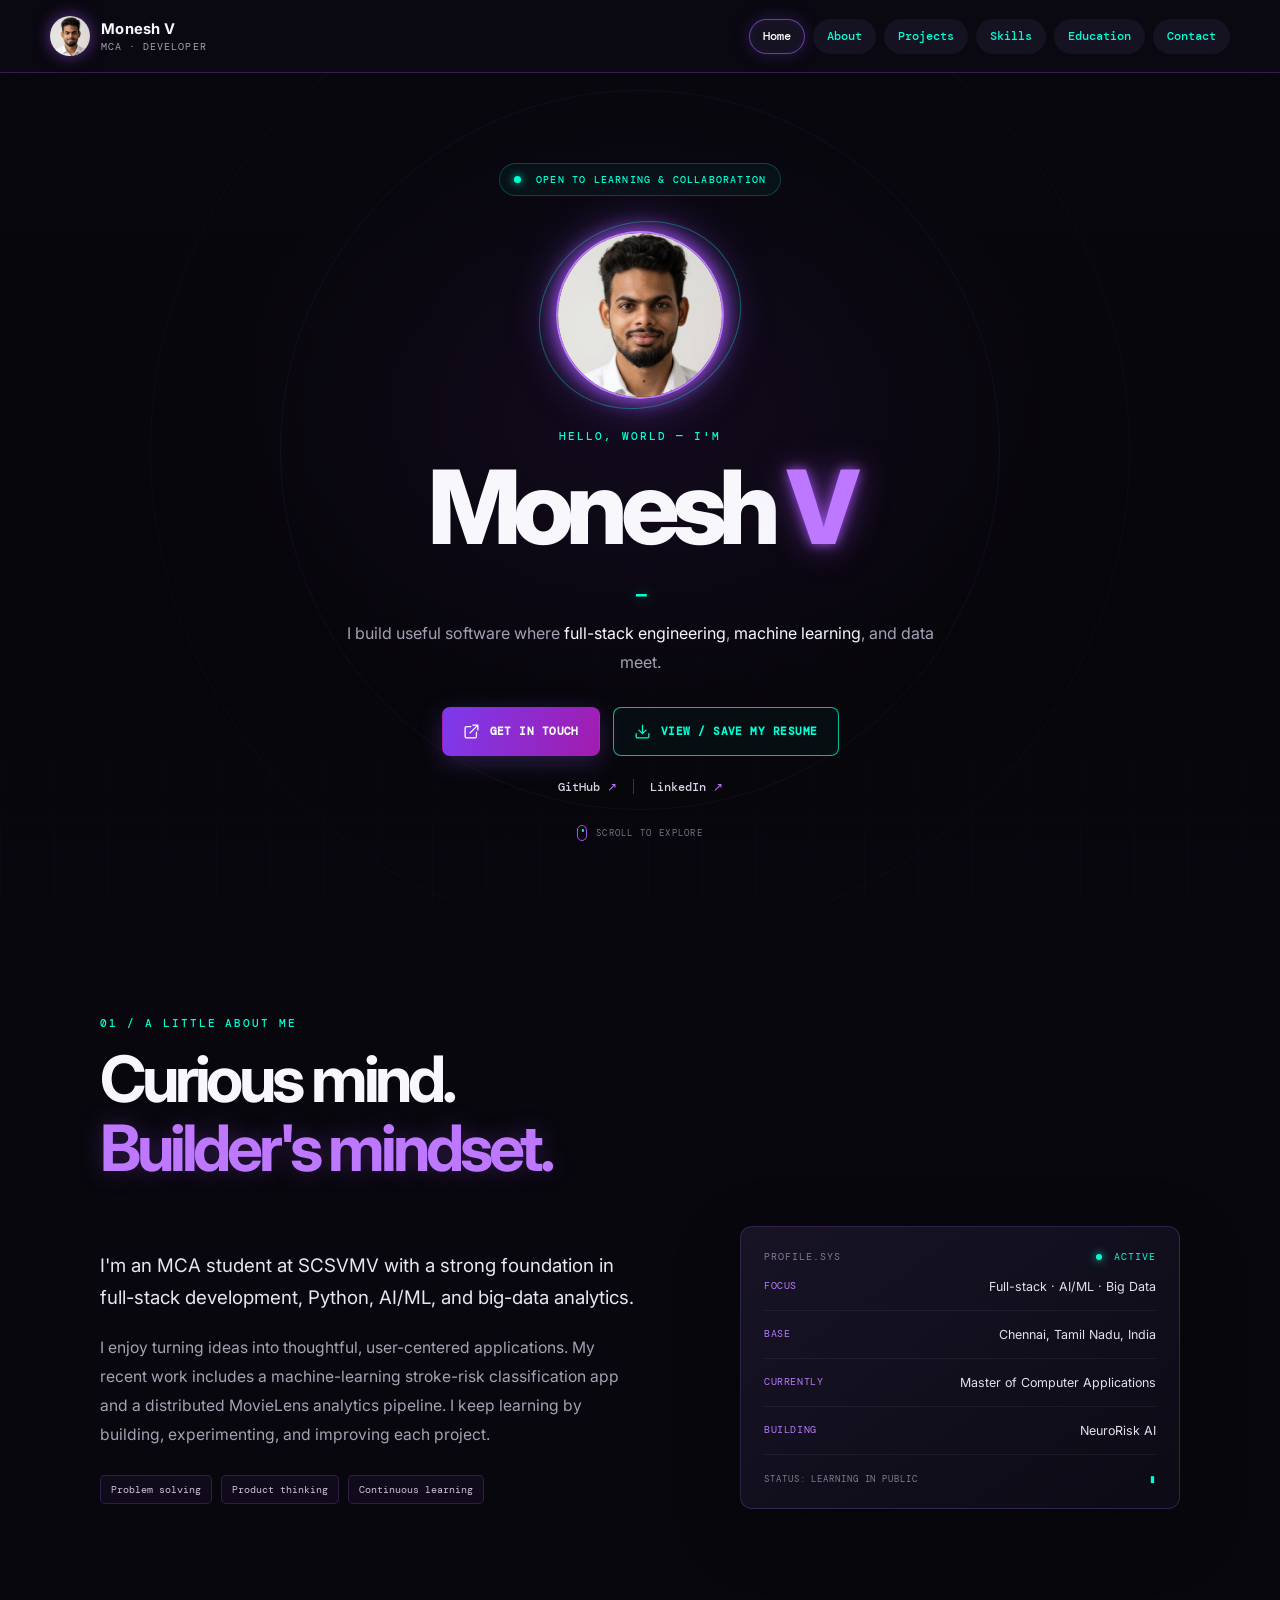
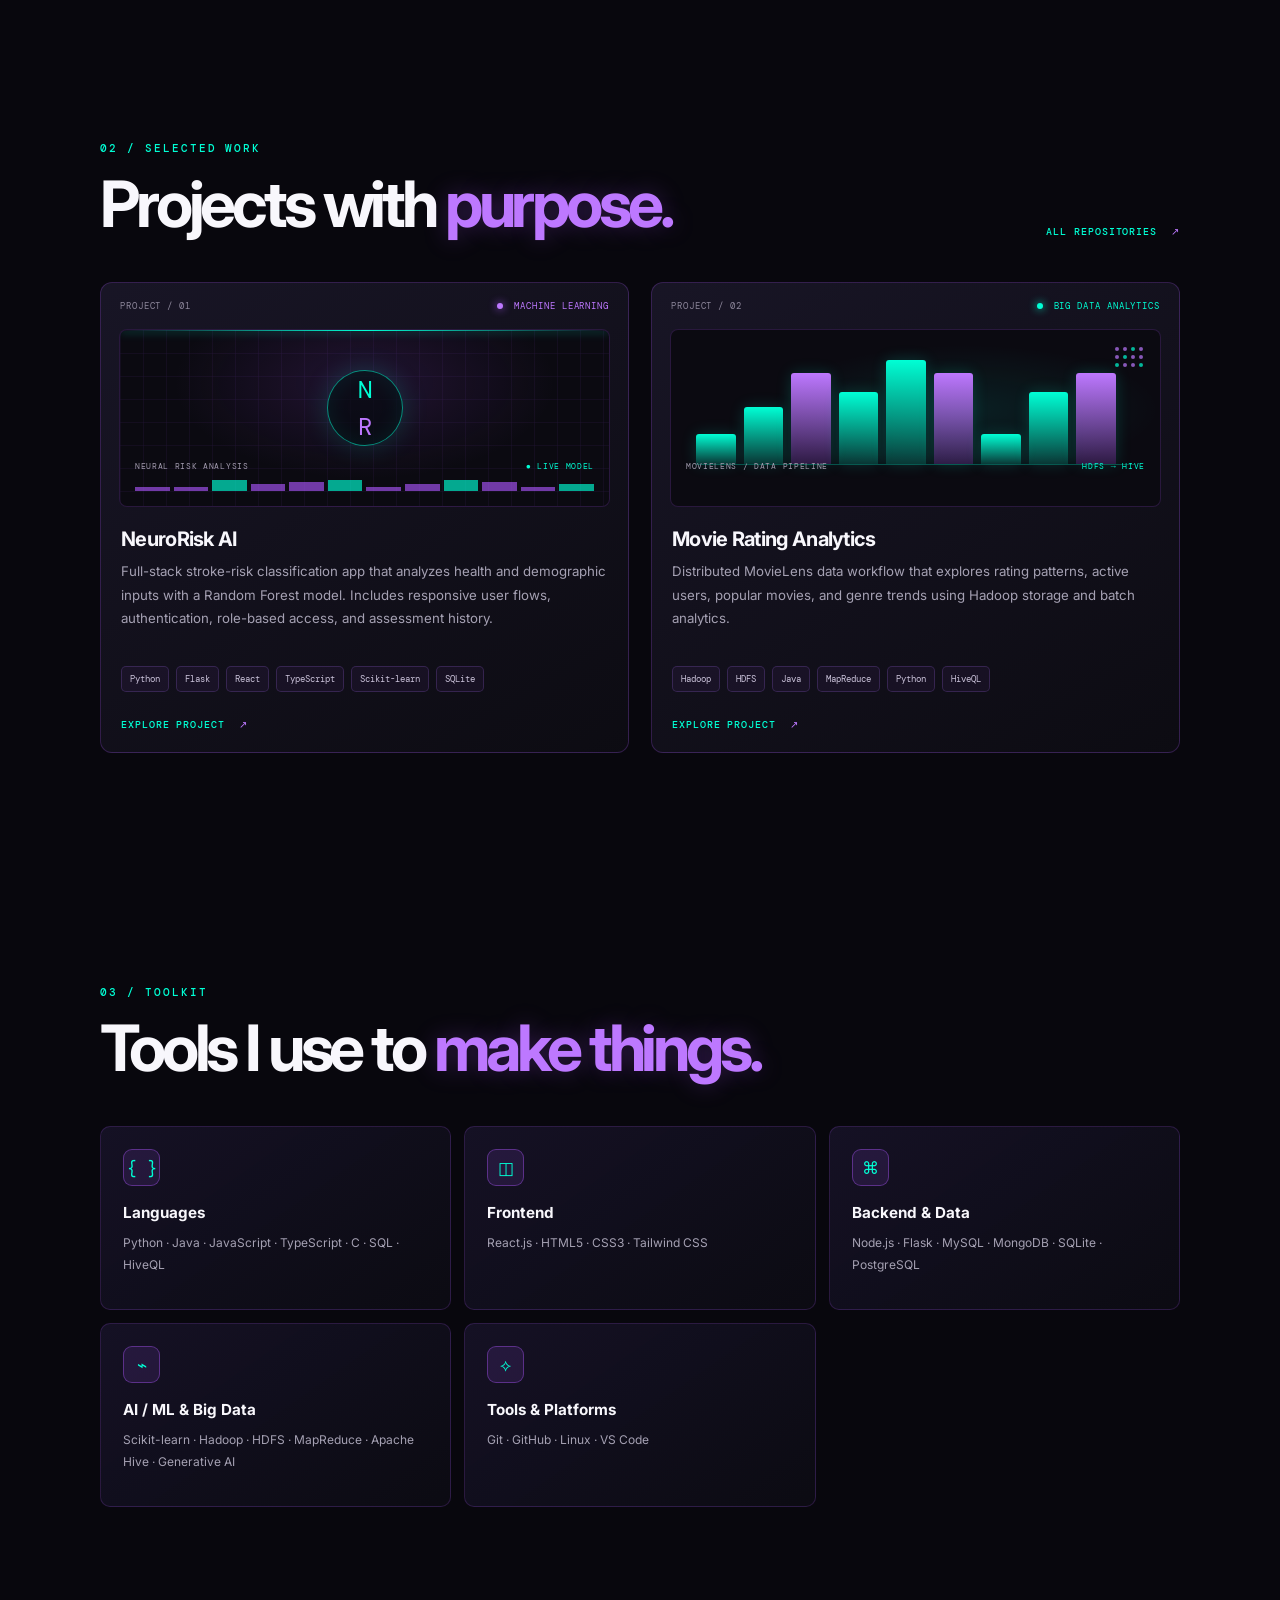
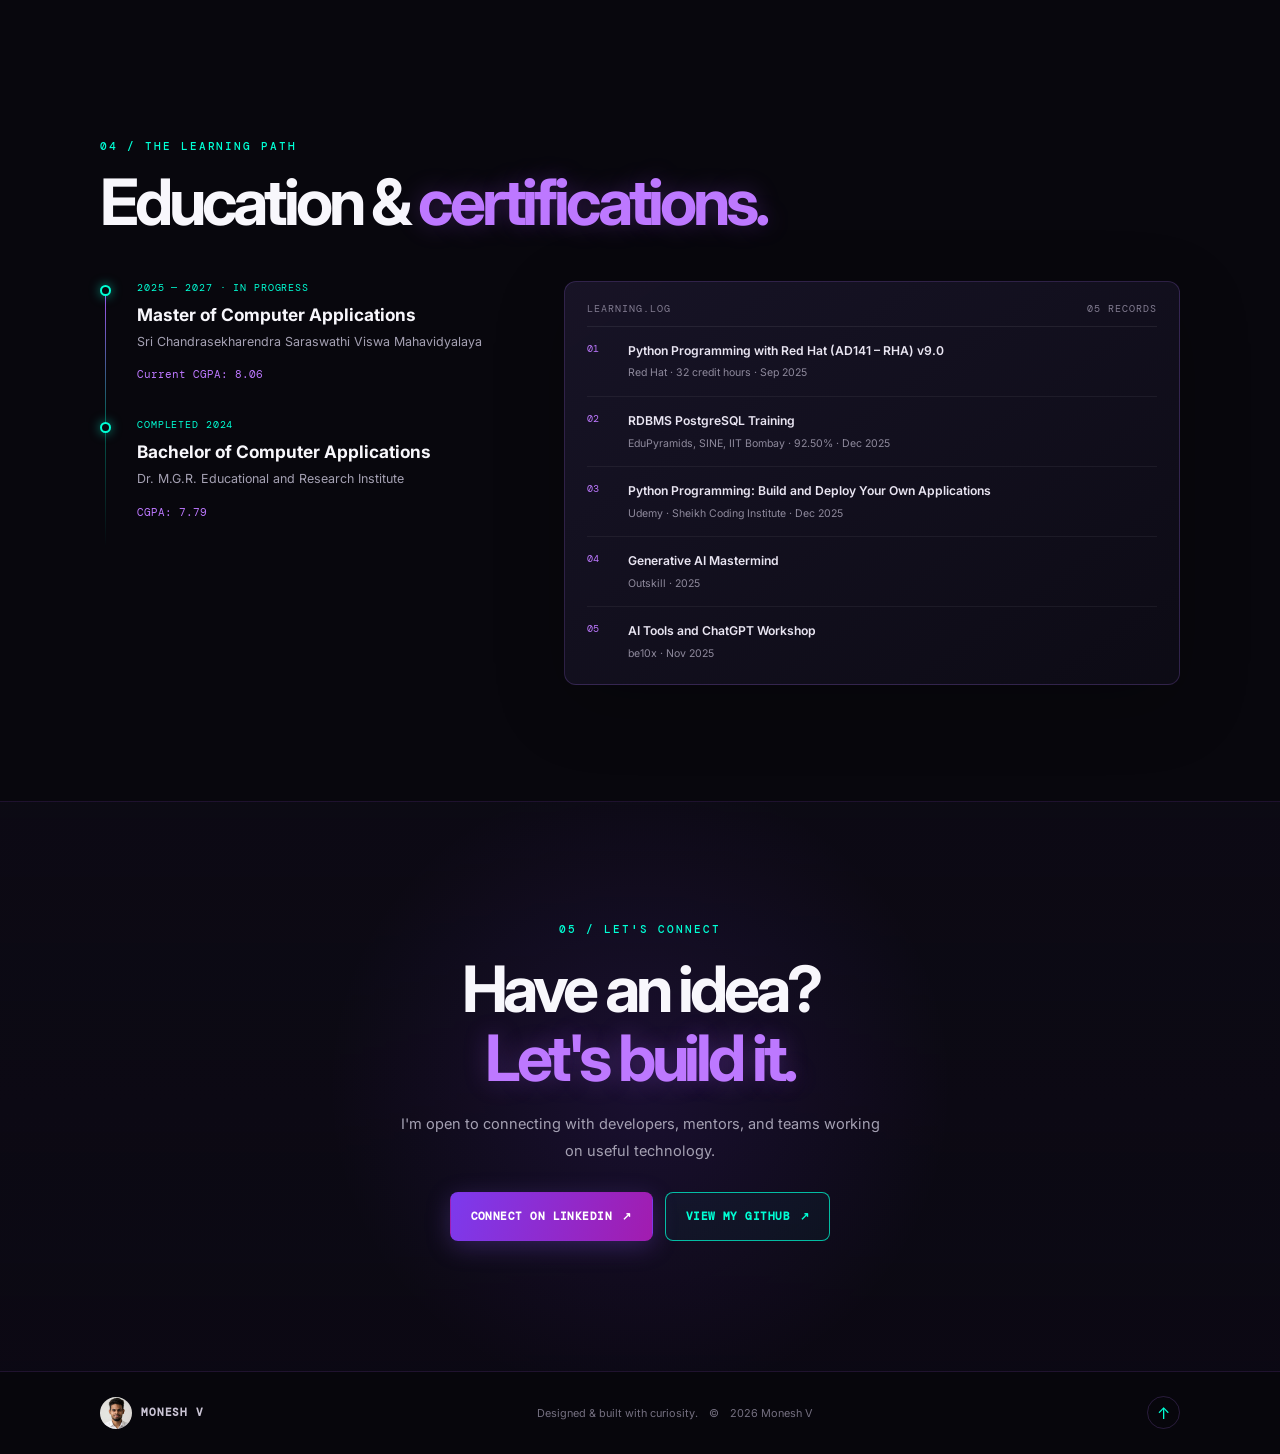
==== index.html @ 3233660f "Improve profile photo alignment Reframe the hero portrait inside a dedicated circular crop for a lar" ====
<!doctype html>
<html lang="en">
  <head>
    <meta charset="utf-8" />
    <meta name="viewport" content="width=device-width, initial-scale=1" />
    <meta name="theme-color" content="#08070d" />
    <meta name="description" content="Monesh V is an MCA student building full-stack applications, machine-learning projects, and big-data analytics solutions." />
    <meta property="og:title" content="Monesh V — MCA Student & Developer" />
    <meta property="og:description" content="Explore Monesh's projects in full-stack development, AI/ML, and big-data analytics." />
    <meta property="og:type" content="website" />
    <title>Monesh V — MCA Student & Developer</title>
    <link rel="icon" type="image/jpeg" href="profile-photo.jpeg" />
    <link rel="preconnect" href="https://fonts.googleapis.com" />
    <link rel="preconnect" href="https://fonts.gstatic.com" crossorigin />
    <link href="https://fonts.googleapis.com/css2?family=DM+Mono:wght@400;500&family=Inter:wght@400;500;600;700;800&display=swap" rel="stylesheet" />
    <link rel="stylesheet" href="style.css" />
    <script src="script.js" defer></script>
  </head>
  <body>
    <a class="skip-link" href="#main">Skip to content</a>
    <canvas class="particle-canvas" aria-hidden="true"></canvas>

    <header class="site-header">
      <nav class="nav-shell" aria-label="Main navigation">
        <a class="brand" href="#home" aria-label="Monesh V home">
          <img class="brand-avatar" src="profile-photo.jpeg" alt="" width="40" height="40" />
          <span class="brand-copy"><strong>Monesh V</strong><small>MCA · Developer</small></span>
        </a>
        <button class="menu-toggle" type="button" aria-expanded="false" aria-controls="primary-nav" aria-label="Open navigation menu">
          <span></span><span></span><span></span>
        </button>
        <div class="nav-links" id="primary-nav">
          <a class="nav-link is-active" href="#home">Home</a>
          <a class="nav-link" href="#about">About</a>
          <a class="nav-link" href="#projects">Projects</a>
          <a class="nav-link" href="#skills">Skills</a>
          <a class="nav-link" href="#education">Education</a>
          <a class="nav-link" href="#contact">Contact</a>
        </div>
      </nav>
    </header>

    <main id="main">
      <section class="hero section-anchor" id="home" aria-labelledby="hero-title">
        <div class="hero-orbit hero-orbit-one" aria-hidden="true"></div>
        <div class="hero-orbit hero-orbit-two" aria-hidden="true"></div>
        <div class="hero-content">
          <div class="availability"><span class="status-dot"></span> OPEN TO LEARNING & COLLABORATION</div>
          <div class="avatar-wrap reveal">
            <div class="avatar-photo-frame">
              <img class="hero-avatar" src="profile-photo.jpeg" alt="Portrait of Monesh V" width="168" height="168" fetchpriority="high" />
            </div>
            <span class="avatar-ring" aria-hidden="true"></span>
          </div>
          <p class="eyebrow reveal">HELLO, WORLD — I'M</p>
          <h1 class="hero-title reveal" id="hero-title">Monesh <span>V</span></h1>
          <p class="hero-role reveal"><span id="role-text">MCA Student</span><span class="type-caret" aria-hidden="true">_</span></p>
          <p class="hero-description reveal">I build useful software where <span>full-stack engineering</span>, <span>machine learning</span>, and data meet.</p>
          <div class="hero-actions reveal">
            <a class="button button-primary" href="#contact">
              <svg aria-hidden="true" viewBox="0 0 24 24"><path d="M14 3h7v7M10 14 21 3M19 13v6a2 2 0 0 1-2 2H5a2 2 0 0 1-2-2V7a2 2 0 0 1 2-2h6" /></svg>
              GET IN TOUCH
            </a>
            <a class="button button-secondary" href="resume.html" target="_blank" rel="noopener">
              <svg aria-hidden="true" viewBox="0 0 24 24"><path d="M21 15v4a2 2 0 0 1-2 2H5a2 2 0 0 1-2-2v-4M7 10l5 5 5-5M12 15V3" /></svg>
              VIEW / SAVE MY RESUME
            </a>
          </div>
          <div class="hero-socials reveal" aria-label="Social profiles">
            <a href="https://github.com/moneshram" target="_blank" rel="noopener noreferrer" aria-label="GitHub profile">GitHub <span>↗</span></a>
            <span class="social-divider" aria-hidden="true"></span>
            <a href="https://www.linkedin.com/in/monesh-v-5874381b1/" target="_blank" rel="noopener noreferrer" aria-label="LinkedIn profile">LinkedIn <span>↗</span></a>
          </div>
          <a class="scroll-cue" href="#about"><span aria-hidden="true"></span> SCROLL TO EXPLORE</a>
        </div>
        <div class="hero-grid" aria-hidden="true"></div>
      </section>

      <section class="section section-shell section-anchor" id="about" aria-labelledby="about-title">
        <div class="section-heading reveal"><p class="eyebrow">01 / A LITTLE ABOUT ME</p><h2 id="about-title">Curious mind.<br /><span>Builder's mindset.</span></h2></div>
        <div class="about-layout">
          <div class="about-copy reveal">
            <p class="lead">I'm an MCA student at SCSVMV with a strong foundation in full-stack development, Python, AI/ML, and big-data analytics.</p>
            <p>I enjoy turning ideas into thoughtful, user-centered applications. My recent work includes a machine-learning stroke-risk classification app and a distributed MovieLens analytics pipeline. I keep learning by building, experimenting, and improving each project.</p>
            <div class="about-tags"><span>Problem solving</span><span>Product thinking</span><span>Continuous learning</span></div>
          </div>
          <div class="about-panel reveal">
            <div class="panel-topline"><span>PROFILE.SYS</span><span class="panel-live"><i></i> ACTIVE</span></div>
            <div class="profile-row"><span class="profile-key">FOCUS</span><span>Full-stack · AI/ML · Big Data</span></div>
            <div class="profile-row"><span class="profile-key">BASE</span><span>Chennai, Tamil Nadu, India</span></div>
            <div class="profile-row"><span class="profile-key">CURRENTLY</span><span>Master of Computer Applications</span></div>
            <div class="profile-row"><span class="profile-key">BUILDING</span><span>NeuroRisk AI</span></div>
            <div class="panel-footer"><span>STATUS: LEARNING IN PUBLIC</span><span class="panel-cursor">▮</span></div>
          </div>
        </div>
      </section>

      <section class="section section-shell section-anchor" id="projects" aria-labelledby="projects-title">
        <div class="section-heading section-heading-row reveal"><div><p class="eyebrow">02 / SELECTED WORK</p><h2 id="projects-title">Projects with <span>purpose.</span></h2></div><a class="text-link" href="https://github.com/moneshram?tab=repositories" target="_blank" rel="noopener noreferrer">ALL REPOSITORIES <span>↗</span></a></div>
        <div class="project-grid">
          <article class="project-card project-card-featured reveal">
            <div class="project-top"><span class="project-index">PROJECT / 01</span><span class="project-status"><i></i> MACHINE LEARNING</span></div>
            <div class="project-visual visual-neuro" aria-hidden="true"><div class="scan-line"></div><div class="brain-mark">N<span>R</span></div><div class="visual-label">NEURAL RISK ANALYSIS <span>● LIVE MODEL</span></div><div class="visual-bars"><i></i><i></i><i></i><i></i><i></i><i></i><i></i><i></i><i></i><i></i><i></i><i></i></div></div>
            <div class="project-content"><h3>NeuroRisk AI</h3><p>Full-stack stroke-risk classification app that analyzes health and demographic inputs with a Random Forest model. Includes responsive user flows, authentication, role-based access, and assessment history.</p><div class="tech-list"><span>Python</span><span>Flask</span><span>React</span><span>TypeScript</span><span>Scikit-learn</span><span>SQLite</span></div><a class="project-link" href="https://github.com/moneshram/NeuroRisk-AI" target="_blank" rel="noopener noreferrer">EXPLORE PROJECT <span>↗</span></a></div>
          </article>
          <article class="project-card reveal">
            <div class="project-top"><span class="project-index">PROJECT / 02</span><span class="project-status status-cyan"><i></i> BIG DATA ANALYTICS</span></div>
            <div class="project-visual visual-movie" aria-hidden="true"><div class="movie-bars"><i></i><i></i><i></i><i></i><i></i><i></i><i></i><i></i><i></i></div><div class="visual-label">MOVIELENS / DATA PIPELINE <span>HDFS → HIVE</span></div><div class="movie-dots"><i></i><i></i><i></i><i></i><i></i><i></i><i></i><i></i><i></i><i></i><i></i><i></i></div></div>
            <div class="project-content"><h3>Movie Rating Analytics</h3><p>Distributed MovieLens data workflow that explores rating patterns, active users, popular movies, and genre trends using Hadoop storage and batch analytics.</p><div class="tech-list"><span>Hadoop</span><span>HDFS</span><span>Java</span><span>MapReduce</span><span>Python</span><span>HiveQL</span></div><a class="project-link" href="https://github.com/moneshram/movie-rating-analytics" target="_blank" rel="noopener noreferrer">EXPLORE PROJECT <span>↗</span></a></div>
          </article>
        </div>
      </section>

      <section class="section section-shell section-anchor" id="skills" aria-labelledby="skills-title">
        <div class="section-heading reveal"><p class="eyebrow">03 / TOOLKIT</p><h2 id="skills-title">Tools I use to <span>make things.</span></h2></div>
        <div class="skills-grid">
          <article class="skill-card reveal"><div class="skill-icon">{ }</div><h3>Languages</h3><p>Python · Java · JavaScript · TypeScript · C · SQL · HiveQL</p></article>
          <article class="skill-card reveal"><div class="skill-icon">◫</div><h3>Frontend</h3><p>React.js · HTML5 · CSS3 · Tailwind CSS</p></article>
          <article class="skill-card reveal"><div class="skill-icon">⌘</div><h3>Backend & Data</h3><p>Node.js · Flask · MySQL · MongoDB · SQLite · PostgreSQL</p></article>
          <article class="skill-card reveal"><div class="skill-icon">⌁</div><h3>AI / ML & Big Data</h3><p>Scikit-learn · Hadoop · HDFS · MapReduce · Apache Hive · Generative AI</p></article>
          <article class="skill-card reveal"><div class="skill-icon">⟡</div><h3>Tools & Platforms</h3><p>Git · GitHub · Linux · VS Code</p></article>
        </div>
      </section>

      <section class="section section-shell section-anchor" id="education" aria-labelledby="education-title">
        <div class="section-heading reveal"><p class="eyebrow">04 / THE LEARNING PATH</p><h2 id="education-title">Education & <span>certifications.</span></h2></div>
        <div class="education-layout">
          <div class="timeline">
            <article class="timeline-item reveal"><span class="timeline-marker"></span><div class="timeline-date">2025 — 2027 · IN PROGRESS</div><h3>Master of Computer Applications</h3><p>Sri Chandrasekharendra Saraswathi Viswa Mahavidyalaya</p><span class="timeline-score">Current CGPA: 8.06</span></article>
            <article class="timeline-item reveal"><span class="timeline-marker"></span><div class="timeline-date">COMPLETED 2024</div><h3>Bachelor of Computer Applications</h3><p>Dr. M.G.R. Educational and Research Institute</p><span class="timeline-score">CGPA: 7.79</span></article>
          </div>
          <div class="cert-panel reveal"><div class="panel-topline"><span>LEARNING.LOG</span><span>05 RECORDS</span></div>
            <div class="cert-item"><span class="cert-mark">01</span><div><strong>Python Programming with Red Hat (AD141 – RHA) v9.0</strong><small>Red Hat · 32 credit hours · Sep 2025</small></div></div>
            <div class="cert-item"><span class="cert-mark">02</span><div><strong>RDBMS PostgreSQL Training</strong><small>EduPyramids, SINE, IIT Bombay · 92.50% · Dec 2025</small></div></div>
            <div class="cert-item"><span class="cert-mark">03</span><div><strong>Python Programming: Build and Deploy Your Own Applications</strong><small>Udemy · Sheikh Coding Institute · Dec 2025</small></div></div>
            <div class="cert-item"><span class="cert-mark">04</span><div><strong>Generative AI Mastermind</strong><small>Outskill · 2025</small></div></div>
            <div class="cert-item"><span class="cert-mark">05</span><div><strong>AI Tools and ChatGPT Workshop</strong><small>be10x · Nov 2025</small></div></div>
          </div>
        </div>
      </section>

      <section class="contact-section section-anchor" id="contact" aria-labelledby="contact-title">
        <div class="contact-glow" aria-hidden="true"></div>
        <div class="section-shell contact-content reveal"><p class="eyebrow">05 / LET'S CONNECT</p><h2 id="contact-title">Have an idea?<br /><span>Let's build it.</span></h2><p>I'm open to connecting with developers, mentors, and teams working on useful technology.</p><div class="contact-actions"><a class="button button-primary" href="https://www.linkedin.com/in/monesh-v-5874381b1/" target="_blank" rel="noopener noreferrer">CONNECT ON LINKEDIN <span>↗</span></a><a class="button button-secondary" href="https://github.com/moneshram" target="_blank" rel="noopener noreferrer">VIEW MY GITHUB <span>↗</span></a></div></div>
      </section>
    </main>

    <footer class="site-footer"><div class="section-shell footer-inner"><a class="footer-brand" href="#home"><img src="profile-photo.jpeg" alt="" width="32" height="32" /> MONESH V</a><p>Designed & built with curiosity. <span>© <span id="year">2026</span> Monesh V</span></p><a class="back-top" href="#home" aria-label="Back to top">↑</a></div></footer>
  </body>
</html>
---- style.css ----
:root {
  color-scheme: dark;
  --bg: #08070d;
  --bg-soft: #0e0c16;
  --panel: #12101d;
  --panel-2: #181526;
  --purple: #a855f7;
  --purple-bright: #bd78ff;
  --cyan: #00ffd5;
  --text: #f8f7fc;
  --muted: #a5a1b3;
  --line: rgba(173, 117, 255, .2);
  --font: "Inter", system-ui, sans-serif;
  --mono: "DM Mono", monospace;
  font-family: var(--font);
  background: var(--bg);
  color: var(--text);
  scroll-behavior: smooth;
  scroll-padding-top: 90px;
}

* { box-sizing: border-box; }
body { margin: 0; min-width: 320px; overflow-x: hidden; background: var(--bg); color: var(--text); }
body::selection { background: var(--purple); color: white; }
a { color: inherit; text-decoration: none; }
button, a { -webkit-tap-highlight-color: transparent; }
button { font: inherit; }
svg { display: block; }
.skip-link { position: fixed; z-index: 1000; top: 8px; left: 8px; padding: 10px 14px; border-radius: 8px; background: var(--cyan); color: #06120f; transform: translateY(-150%); }
.skip-link:focus { transform: translateY(0); }
.particle-canvas { position: fixed; inset: 0; z-index: 0; width: 100%; height: 100%; pointer-events: none; opacity: .62; }
.site-header, main, .site-footer { position: relative; z-index: 1; }
.site-header { position: fixed; z-index: 20; inset: 0 0 auto; border-bottom: 1px solid rgba(168, 85, 247, .27); background: rgba(12, 10, 20, .78); backdrop-filter: blur(18px); -webkit-backdrop-filter: blur(18px); }
.nav-shell { width: min(1180px, calc(100% - 48px)); min-height: 72px; margin: 0 auto; display: flex; align-items: center; justify-content: space-between; gap: 24px; }
.brand { display: inline-flex; align-items: center; gap: 11px; flex: 0 0 auto; }
.brand-avatar { border-radius: 50%; object-fit: cover; object-position: center 5%; box-shadow: 0 0 16px rgba(168, 85, 247, .55); }
.brand-copy { display: grid; gap: 2px; }
.brand-copy strong { font-size: .92rem; letter-spacing: .02em; }
.brand-copy small { color: var(--muted); font: .65rem var(--mono); letter-spacing: .1em; text-transform: uppercase; }
.nav-links { display: flex; align-items: center; justify-content: flex-end; gap: 8px; }
.nav-link { padding: 9px 13px; border: 1px solid transparent; border-radius: 999px; color: var(--cyan); background: rgba(25, 22, 39, .78); font: 500 .72rem var(--mono); transition: color .22s ease, border-color .22s ease, box-shadow .22s ease, transform .22s ease; }
.nav-link:hover, .nav-link:focus-visible, .nav-link.is-active { border-color: rgba(168, 85, 247, .62); color: #fff; box-shadow: 0 0 18px rgba(139, 92, 246, .22), inset 0 0 12px rgba(139, 92, 246, .08); outline: none; }
.nav-link:hover { transform: translateY(-1px); }
.menu-toggle { display: none; }

.hero { position: relative; min-height: max(760px, 100svh); padding: 120px 24px 62px; display: grid; place-items: center; overflow: hidden; isolation: isolate; background: radial-gradient(ellipse at 50% 47%, rgba(60, 25, 94, .22), transparent 47%), linear-gradient(180deg, #08070d 0%, #060509 100%); }
.hero::before { content: ""; position: absolute; inset: auto 0 0; z-index: -1; height: 28%; background: linear-gradient(transparent, var(--bg)); }
.hero-content { position: relative; z-index: 2; width: min(780px, 100%); margin: auto; text-align: center; }
.availability { width: fit-content; margin: 0 auto 27px; padding: 9px 14px; border: 1px solid rgba(0, 255, 213, .22); border-radius: 99px; color: var(--cyan); background: rgba(0, 255, 213, .045); font: 500 .62rem var(--mono); letter-spacing: .12em; }
.status-dot, .project-status i, .panel-live i { display: inline-block; width: 7px; height: 7px; margin-right: 8px; border-radius: 50%; background: var(--cyan); box-shadow: 0 0 9px var(--cyan); animation: blink 1.7s ease-in-out infinite; }
.avatar-wrap { position: relative; width: 184px; height: 184px; margin: 0 auto 22px; display: grid; place-items: center; }
.avatar-photo-frame { position: absolute; z-index: 1; inset: 8px; overflow: hidden; border: 2px solid var(--purple-bright); border-radius: 50%; box-shadow: 0 0 20px var(--purple), 0 0 45px rgba(139, 92, 246, .52), inset 0 0 20px rgba(168, 85, 247, .2); animation: avatar-pulse 4s ease-in-out infinite; }
.hero-avatar { display: block; width: 100%; height: 100%; border-radius: 50%; object-fit: cover; object-position: center top; transform: scale(1.12); }
.avatar-ring { position: absolute; z-index: 2; inset: 0; border: 1px solid rgba(0, 255, 213, .3); border-radius: 50%; transform: rotate(-25deg) scaleX(1.12); pointer-events: none; }
.eyebrow { margin: 0 0 14px; color: var(--cyan); font: 500 .68rem var(--mono); letter-spacing: .18em; }
.hero-title { margin: 0; font-size: clamp(3.3rem, 8vw, 6.4rem); line-height: .98; letter-spacing: -.075em; font-weight: 800; }
.hero-title span { color: var(--purple-bright); text-shadow: 0 0 12px rgba(168, 85, 247, .9), 0 0 34px rgba(168, 85, 247, .53); }
.hero-role { min-height: 36px; margin: 15px 0 11px; color: var(--cyan); font-size: clamp(1.1rem, 3vw, 1.42rem); font-weight: 700; letter-spacing: .015em; text-shadow: 0 0 14px rgba(0, 255, 213, .45); }
.type-caret { display: inline-block; margin-left: 4px; animation: caret-blink .85s steps(2, start) infinite; }
.hero-description { max-width: 590px; margin: 0 auto; color: var(--muted); font-size: 1rem; line-height: 1.8; }
.hero-description span { color: var(--text); }
.hero-actions { margin: 30px auto 0; display: flex; justify-content: center; gap: 13px; }
.button { min-height: 49px; padding: 0 20px; border: 1px solid transparent; border-radius: 8px; display: inline-flex; align-items: center; justify-content: center; gap: 10px; font: 600 .71rem var(--mono); letter-spacing: .04em; transition: transform .2s ease, box-shadow .2s ease, background .2s ease, color .2s ease; }
.button svg { width: 17px; height: 17px; fill: none; stroke: currentColor; stroke-linecap: round; stroke-linejoin: round; stroke-width: 1.8; }
.button:hover, .button:focus-visible { transform: translateY(-3px) scale(1.025); outline: none; }
.button-primary { color: #fff; background: linear-gradient(110deg, #7c3aed, #a21caf); box-shadow: 0 6px 24px rgba(139, 92, 246, .26); }
.button-primary:hover, .button-primary:focus-visible { box-shadow: 0 8px 32px rgba(168, 85, 247, .54); }
.button-secondary { border-color: rgba(0, 255, 213, .72); color: var(--cyan); background: rgba(0, 255, 213, .035); }
.button-secondary:hover, .button-secondary:focus-visible { box-shadow: 0 0 24px rgba(0, 255, 213, .2); background: rgba(0, 255, 213, .08); }
.hero-socials { margin: 23px auto 0; display: flex; align-items: center; justify-content: center; gap: 16px; color: #d7d2e3; font: 500 .74rem var(--mono); }
.hero-socials a:hover { color: var(--cyan); }
.hero-socials a span { color: var(--purple-bright); }
.social-divider { height: 15px; border-left: 1px solid rgba(255,255,255,.2); }
.scroll-cue { position: absolute; top: calc(100% + 30px); left: 50%; display: flex; align-items: center; gap: 9px; color: #777285; white-space: nowrap; font: .58rem var(--mono); letter-spacing: .14em; transform: translateX(-50%); }
.scroll-cue span { width: 10px; height: 16px; border: 1px solid var(--purple); border-radius: 8px; position: relative; }
.scroll-cue span::after { content: ""; position: absolute; top: 3px; left: 4px; width: 2px; height: 3px; border-radius: 2px; background: var(--cyan); animation: scroll-dot 1.3s ease-in-out infinite; }
.hero-orbit { position: absolute; border: 1px solid rgba(168, 85, 247, .08); border-radius: 50%; pointer-events: none; }
.hero-orbit-one { width: min(70vw, 720px); aspect-ratio: 1; }
.hero-orbit-two { width: min(88vw, 980px); aspect-ratio: 1; border-color: rgba(0, 255, 213, .035); }
.hero-grid { position: absolute; z-index: -1; inset: 55% 0 0; opacity: .13; background-image: linear-gradient(rgba(168,85,247,.24) 1px, transparent 1px), linear-gradient(90deg, rgba(168,85,247,.24) 1px, transparent 1px); background-size: 54px 54px; mask-image: linear-gradient(transparent, black); }

.section { padding-top: 116px; padding-bottom: 116px; }
.section-shell { width: min(1080px, calc(100% - 48px)); margin-inline: auto; }
.section-heading { margin-bottom: 44px; }
.section-heading h2, .contact-content h2 { margin: 0; font-size: clamp(2.3rem, 5vw, 4.25rem); line-height: 1.08; letter-spacing: -.065em; }
.section-heading h2 span, .contact-content h2 span { color: var(--purple-bright); text-shadow: 0 0 25px rgba(168, 85, 247, .28); }
.about-layout { display: grid; grid-template-columns: 1.1fr .9fr; gap: clamp(36px, 8vw, 108px); align-items: center; }
.about-copy p { color: var(--muted); font-size: .98rem; line-height: 1.85; }
.about-copy .lead { color: #e9e5f2; font-size: 1.17rem; line-height: 1.7; }
.about-tags { display: flex; flex-wrap: wrap; gap: 9px; margin-top: 26px; }
.about-tags span, .tech-list span { padding: 7px 10px; border: 1px solid var(--line); border-radius: 5px; color: #ccc4db; background: rgba(168, 85, 247, .055); font: .65rem var(--mono); }
.about-panel, .cert-panel { padding: 23px; border: 1px solid var(--line); border-radius: 12px; background: linear-gradient(145deg, rgba(26, 22, 42, .88), rgba(14, 12, 22, .9)); box-shadow: 0 20px 70px rgba(0,0,0,.23); }
.panel-topline, .panel-footer { display: flex; align-items: center; justify-content: space-between; gap: 12px; color: #827c91; font: .61rem var(--mono); letter-spacing: .1em; }
.panel-live { color: var(--cyan); }
.panel-live i { width: 6px; height: 6px; margin-right: 5px; }
.profile-row { display: flex; justify-content: space-between; gap: 14px; padding: 16px 0; border-bottom: 1px solid rgba(255,255,255,.055); color: #e4dfeb; font-size: .78rem; }
.profile-key { color: var(--purple-bright); font: .63rem var(--mono); letter-spacing: .06em; }
.panel-footer { padding-top: 18px; font-size: .57rem; }
.panel-cursor { color: var(--cyan); animation: caret-blink .85s steps(2, start) infinite; }

.section-heading-row { display: flex; align-items: end; justify-content: space-between; gap: 20px; }
.text-link, .project-link { color: var(--cyan); font: 500 .65rem var(--mono); letter-spacing: .09em; }
.text-link span, .project-link span { margin-left: 7px; color: var(--purple-bright); }
.text-link:hover, .project-link:hover { color: white; }
.project-grid { display: grid; grid-template-columns: repeat(2, minmax(0, 1fr)); gap: 22px; }
.project-card { overflow: hidden; border: 1px solid rgba(168, 85, 247, .24); border-radius: 12px; background: linear-gradient(150deg, rgba(25, 22, 39, .96), rgba(13, 12, 19, .96)); transition: border-color .25s ease, transform .25s ease, box-shadow .25s ease; }
.project-card:hover { transform: translateY(-5px); border-color: rgba(0,255,213,.48); box-shadow: 0 18px 45px rgba(0,0,0,.28), 0 0 24px rgba(139,92,246,.1); }
.project-top { padding: 17px 19px 0; display: flex; justify-content: space-between; gap: 10px; color: #8d879b; font: .57rem var(--mono); letter-spacing: .1em; }
.project-status { color: var(--purple-bright); }
.project-status i { width: 6px; height: 6px; margin-right: 5px; background: var(--purple-bright); box-shadow: 0 0 8px var(--purple); }
.project-status.status-cyan { color: var(--cyan); }
.project-status.status-cyan i { background: var(--cyan); box-shadow: 0 0 8px var(--cyan); }
.project-visual { height: 178px; position: relative; overflow: hidden; margin: 17px 18px 0; border: 1px solid rgba(168,85,247,.19); border-radius: 8px; background: radial-gradient(ellipse at 50% 30%, rgba(117,50,170,.21), transparent 55%), #0b0a11; }
.visual-neuro::before { content: ""; position: absolute; inset: 0; opacity: .17; background-image: linear-gradient(rgba(168,85,247,.36) 1px, transparent 1px), linear-gradient(90deg, rgba(168,85,247,.36) 1px, transparent 1px); background-size: 23px 23px; }
.brain-mark { position: absolute; top: 40px; left: 50%; width: 76px; height: 76px; display: grid; place-items: center; border: 1px solid rgba(0,255,213,.54); border-radius: 50%; color: var(--cyan); background: rgba(7,10,17,.7); box-shadow: 0 0 28px rgba(0,255,213,.16), inset 0 0 22px rgba(0,255,213,.08); font: 1.5rem var(--mono); transform: translateX(-50%); }
.brain-mark span { color: var(--purple-bright); }
.scan-line { position: absolute; z-index: 1; top: 0; left: 0; right: 0; height: 1px; background: linear-gradient(90deg, transparent, var(--cyan), transparent); box-shadow: 0 0 10px var(--cyan); animation: scan 4s linear infinite; }
.visual-label { position: absolute; bottom: 34px; left: 15px; right: 15px; display: flex; justify-content: space-between; gap: 10px; color: #a39caf; font: .53rem var(--mono); letter-spacing: .08em; }
.visual-label span { color: var(--cyan); }
.visual-bars { position: absolute; bottom: 15px; left: 15px; right: 15px; height: 11px; display: flex; gap: 4px; align-items: end; }
.visual-bars i { flex: 1; height: 40%; background: var(--purple); opacity: .65; }
.visual-bars i:nth-child(3n) { height: 100%; background: var(--cyan); }
.visual-bars i:nth-child(4n) { height: 65%; }
.visual-bars i:nth-child(5n) { height: 82%; }
.visual-movie { background: radial-gradient(ellipse at 60% 45%, rgba(0,255,213,.09), transparent 47%), #0b0a11; }
.movie-bars { position: absolute; inset: 24px 25px 41px; display: flex; align-items: end; gap: 8px; border-bottom: 1px solid rgba(0,255,213,.27); }
.movie-bars i { width: 9%; height: 28%; border-radius: 3px 3px 0 0; background: linear-gradient(var(--cyan), rgba(0,255,213,.18)); box-shadow: 0 0 15px rgba(0,255,213,.17); }
.movie-bars i:nth-child(2n) { height: 52%; }
.movie-bars i:nth-child(3n) { height: 83%; background: linear-gradient(var(--purple-bright), rgba(168,85,247,.22)); }
.movie-bars i:nth-child(4n) { height: 66%; }
.movie-bars i:nth-child(5n) { height: 95%; }
.movie-dots { position: absolute; right: 17px; top: 17px; display: grid; grid-template-columns: repeat(4, 4px); gap: 4px; }
.movie-dots i { width: 4px; height: 4px; border-radius: 50%; background: var(--purple-bright); opacity: .7; }
.movie-dots i:nth-child(3n) { background: var(--cyan); }
.project-content { padding: 20px; }
.project-content h3 { margin: 0 0 9px; font-size: 1.25rem; letter-spacing: -.035em; }
.project-content p { min-height: 89px; margin: 0; color: var(--muted); font-size: .83rem; line-height: 1.75; }
.tech-list { display: flex; flex-wrap: wrap; gap: 7px; margin: 17px 0 20px; }
.tech-list span { padding: 6px 8px; font-size: .58rem; }

.skills-grid { display: grid; grid-template-columns: repeat(3, minmax(0, 1fr)); gap: 13px; }
.skill-card { min-height: 184px; padding: 22px; border: 1px solid rgba(168,85,247,.19); border-radius: 10px; background: linear-gradient(145deg, rgba(26,22,46,.72), rgba(13,12,20,.82)); transition: border-color .2s ease, transform .2s ease; }
.skill-card:hover { transform: translateY(-4px); border-color: rgba(0,255,213,.43); }
.skill-icon { width: 37px; height: 37px; margin-bottom: 17px; display: grid; place-items: center; border: 1px solid rgba(168,85,247,.42); border-radius: 9px; color: var(--cyan); background: rgba(168,85,247,.12); font: 1.05rem var(--mono); }
.skill-card h3 { margin: 0 0 10px; font-size: .95rem; }
.skill-card p { margin: 0; color: var(--muted); font-size: .75rem; line-height: 1.8; }

.education-layout { display: grid; grid-template-columns: .8fr 1.2fr; gap: 54px; align-items: start; }
.timeline { position: relative; padding-left: 22px; }
.timeline::before { content: ""; position: absolute; top: 5px; bottom: 8px; left: 5px; width: 1px; background: linear-gradient(var(--purple), rgba(0,255,213,.35), transparent); }
.timeline-item { position: relative; padding: 0 0 36px 15px; }
.timeline-marker { position: absolute; top: 4px; left: -22px; width: 11px; height: 11px; border: 2px solid var(--cyan); border-radius: 50%; background: var(--bg); box-shadow: 0 0 11px rgba(0,255,213,.56); }
.timeline-date { margin-bottom: 10px; color: var(--cyan); font: .61rem var(--mono); letter-spacing: .09em; }
.timeline-item h3 { margin: 0 0 7px; font-size: 1.08rem; }
.timeline-item p { margin: 0 0 10px; color: var(--muted); font-size: .78rem; line-height: 1.65; }
.timeline-score { color: var(--purple-bright); font: .66rem var(--mono); }
.cert-panel { padding: 20px 22px; }
.cert-panel .panel-topline { padding-bottom: 11px; border-bottom: 1px solid rgba(255,255,255,.07); }
.cert-item { display: grid; grid-template-columns: 29px 1fr; gap: 12px; padding: 15px 0; border-bottom: 1px solid rgba(255,255,255,.055); }
.cert-item:last-child { border-bottom: 0; padding-bottom: 3px; }
.cert-mark { color: var(--purple-bright); font: .65rem var(--mono); }
.cert-item strong { display: block; color: #e9e5f2; font-size: .76rem; font-weight: 600; line-height: 1.55; }
.cert-item small { display: block; margin-top: 5px; color: #8e899c; font-size: .66rem; line-height: 1.45; }

.contact-section { position: relative; padding: 120px 0 130px; overflow: hidden; border-top: 1px solid rgba(168,85,247,.12); border-bottom: 1px solid rgba(168,85,247,.12); background: linear-gradient(180deg, rgba(19,15,31,.42), rgba(13,10,22,.76)); }
.contact-content { position: relative; z-index: 1; text-align: center; }
.contact-content .eyebrow { margin-bottom: 18px; }
.contact-content > p:not(.eyebrow) { max-width: 500px; margin: 19px auto 28px; color: var(--muted); font-size: .91rem; line-height: 1.8; }
.contact-actions { display: flex; flex-wrap: wrap; justify-content: center; gap: 12px; }
.contact-glow { position: absolute; top: 50%; left: 50%; width: min(650px, 90vw); aspect-ratio: 1; border-radius: 50%; background: radial-gradient(circle, rgba(123,58,237,.13), transparent 68%); transform: translate(-50%, -50%); }
.site-footer { background: rgba(8,7,13,.92); }
.footer-inner { min-height: 82px; display: flex; align-items: center; justify-content: space-between; gap: 18px; }
.footer-brand { display: inline-flex; align-items: center; gap: 9px; color: #c9c3d4; font: 600 .66rem var(--mono); letter-spacing: .08em; }
.footer-brand img { border-radius: 50%; object-fit: cover; object-position: center 5%; }
.footer-inner p { margin: 0; color: #746f80; font-size: .68rem; }
.footer-inner p span { margin-left: 8px; }
.back-top { width: 33px; height: 33px; border: 1px solid var(--line); border-radius: 50%; display: grid; place-items: center; color: var(--cyan); transition: background .2s ease, transform .2s ease; }
.back-top:hover { background: rgba(0,255,213,.09); transform: translateY(-2px); }

.reveal { opacity: 0; transform: translateY(22px); transition: opacity .7s ease, transform .7s cubic-bezier(.2,.75,.25,1); }
.reveal.is-visible { opacity: 1; transform: translateY(0); }
.hero-content .reveal:nth-child(2) { transition-delay: .05s; }
.hero-content .reveal:nth-child(3) { transition-delay: .1s; }
.hero-content .reveal:nth-child(4) { transition-delay: .15s; }
.hero-content .reveal:nth-child(5) { transition-delay: .2s; }
.hero-content .reveal:nth-child(6) { transition-delay: .25s; }
.hero-content .reveal:nth-child(7) { transition-delay: .3s; }
@keyframes avatar-pulse { 0%,100% { transform: scale(1); } 50% { transform: scale(1.025); } }
@keyframes blink { 0%,100% { opacity: 1; } 50% { opacity: .35; } }
@keyframes caret-blink { to { visibility: hidden; } }
@keyframes scroll-dot { 0% { transform: translateY(0); opacity: 1; } 100% { transform: translateY(6px); opacity: 0; } }
@keyframes scan { 0% { transform: translateY(0); opacity: 0; } 10% { opacity: .9; } 90% { opacity: .7; } 100% { transform: translateY(178px); opacity: 0; } }

@media (max-width: 900px) {
  .nav-shell { width: min(100% - 36px, 720px); }
  .menu-toggle { width: 42px; height: 42px; border: 1px solid var(--line); border-radius: 9px; display: grid; place-content: center; gap: 5px; background: rgba(25,22,39,.9); cursor: pointer; }
  .menu-toggle span { width: 18px; height: 1.5px; border-radius: 2px; background: var(--cyan); transition: transform .2s ease, opacity .2s ease; }
  .menu-toggle[aria-expanded="true"] span:first-child { transform: translateY(6.5px) rotate(45deg); }
  .menu-toggle[aria-expanded="true"] span:nth-child(2) { opacity: 0; }
  .menu-toggle[aria-expanded="true"] span:last-child { transform: translateY(-6.5px) rotate(-45deg); }
  .nav-links { position: absolute; top: calc(100% + 9px); left: 18px; right: 18px; padding: 12px; border: 1px solid var(--line); border-radius: 12px; display: grid; grid-template-columns: repeat(3, 1fr); gap: 8px; background: rgba(13,11,21,.97); box-shadow: 0 20px 50px rgba(0,0,0,.42); opacity: 0; visibility: hidden; transform: translateY(-6px); transition: opacity .18s ease, transform .18s ease, visibility .18s ease; }
  .nav-links.is-open { opacity: 1; visibility: visible; transform: translateY(0); }
  .nav-link { text-align: center; padding: 12px 8px; }
  .about-layout { grid-template-columns: 1fr; gap: 34px; }
  .about-panel { max-width: 620px; }
  .education-layout { grid-template-columns: 1fr; gap: 10px; }
}
@media (max-width: 640px) {
  :root { scroll-padding-top: 74px; }
  .nav-shell { width: calc(100% - 32px); min-height: 64px; }
  .brand-avatar { width: 36px; height: 36px; }
  .nav-links { left: 12px; right: 12px; grid-template-columns: repeat(2, 1fr); }
  .hero { min-height: max(700px, 100svh); padding: 96px 20px 66px; }
  .availability { margin-bottom: 24px; font-size: .55rem; letter-spacing: .09em; }
  .avatar-wrap { width: 156px; height: 156px; margin-bottom: 21px; }
  .avatar-photo-frame { inset: 7px; }
  .hero-description { max-width: 430px; font-size: .9rem; }
  .hero-actions { width: min(100%, 400px); flex-direction: column; gap: 11px; margin-top: 24px; }
  .button { width: 100%; min-height: 50px; }
  .scroll-cue { top: calc(100% + 25px); }
  .section { padding-top: 84px; padding-bottom: 84px; }
  .section-shell { width: calc(100% - 36px); }
  .section-heading { margin-bottom: 30px; }
  .section-heading h2, .contact-content h2 { font-size: clamp(2.3rem, 11vw, 3.3rem); }
  .about-copy .lead { font-size: 1.05rem; }
  .about-copy p { font-size: .9rem; }
  .about-panel { padding: 18px; }
  .profile-row { flex-direction: column; gap: 7px; }
  .section-heading-row { align-items: start; flex-direction: column; }
  .project-grid { grid-template-columns: 1fr; }
  .project-content p { min-height: 0; }
  .skills-grid { grid-template-columns: repeat(2, minmax(0, 1fr)); }
  .skill-card { min-height: 170px; padding: 17px; }
  .skill-card p { font-size: .7rem; }
  .cert-panel { padding: 17px; }
  .contact-section { padding: 90px 0 98px; }
  .contact-actions { flex-direction: column; }
  .footer-inner { min-height: 88px; flex-wrap: wrap; justify-content: center; padding-top: 18px; padding-bottom: 18px; text-align: center; }
  .footer-brand { flex: 1 1 100%; justify-content: center; }
  .footer-inner p { flex: 1 1 auto; }
  .footer-inner p span { display: block; margin: 4px 0 0; }
  .back-top { flex: 0 0 33px; }
}
@media (max-width: 380px) {
  .skills-grid { grid-template-columns: 1fr; }
  .skill-card { min-height: auto; }
  .project-top { flex-direction: column; }
  .hero-title { font-size: 3.3rem; }
}
@media (prefers-reduced-motion: reduce) {
  *, *::before, *::after { scroll-behavior: auto !important; animation-duration: .01ms !important; animation-iteration-count: 1 !important; transition-duration: .01ms !important; }
  .reveal { opacity: 1; transform: none; }
}
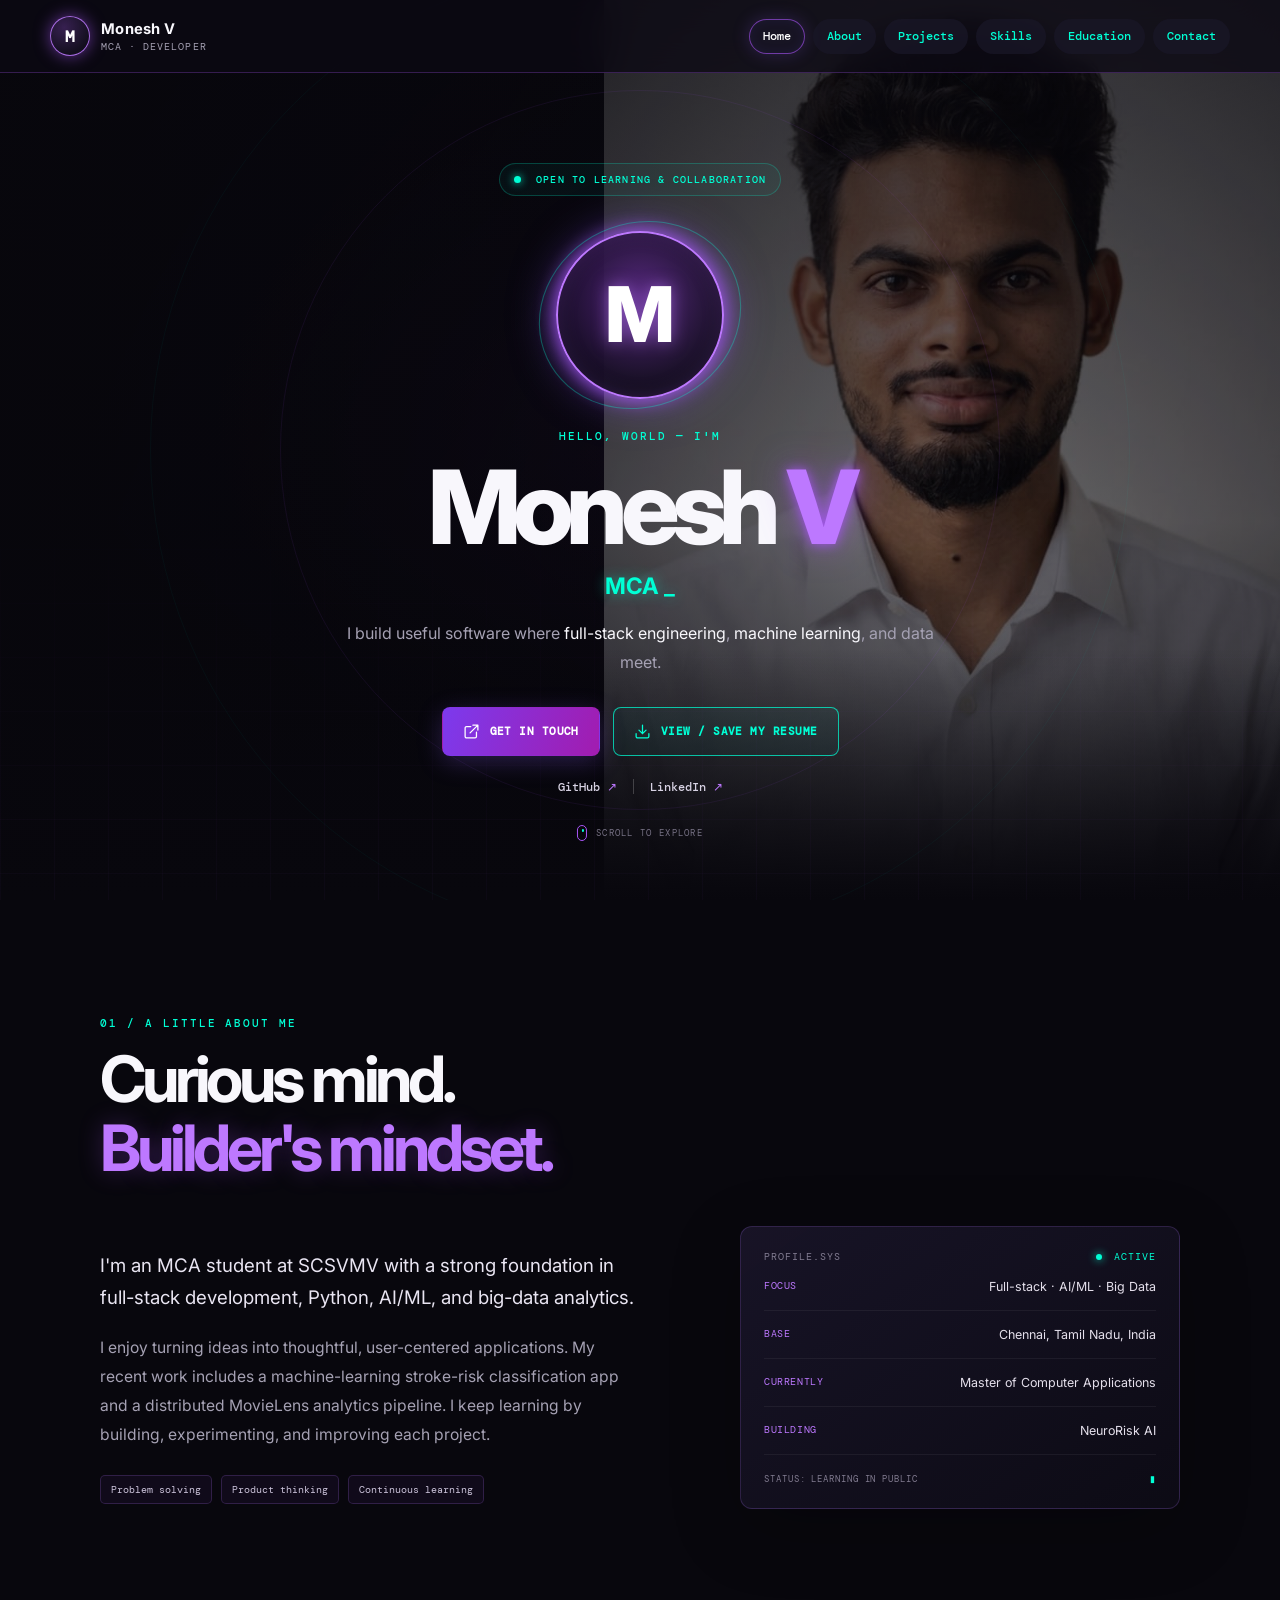
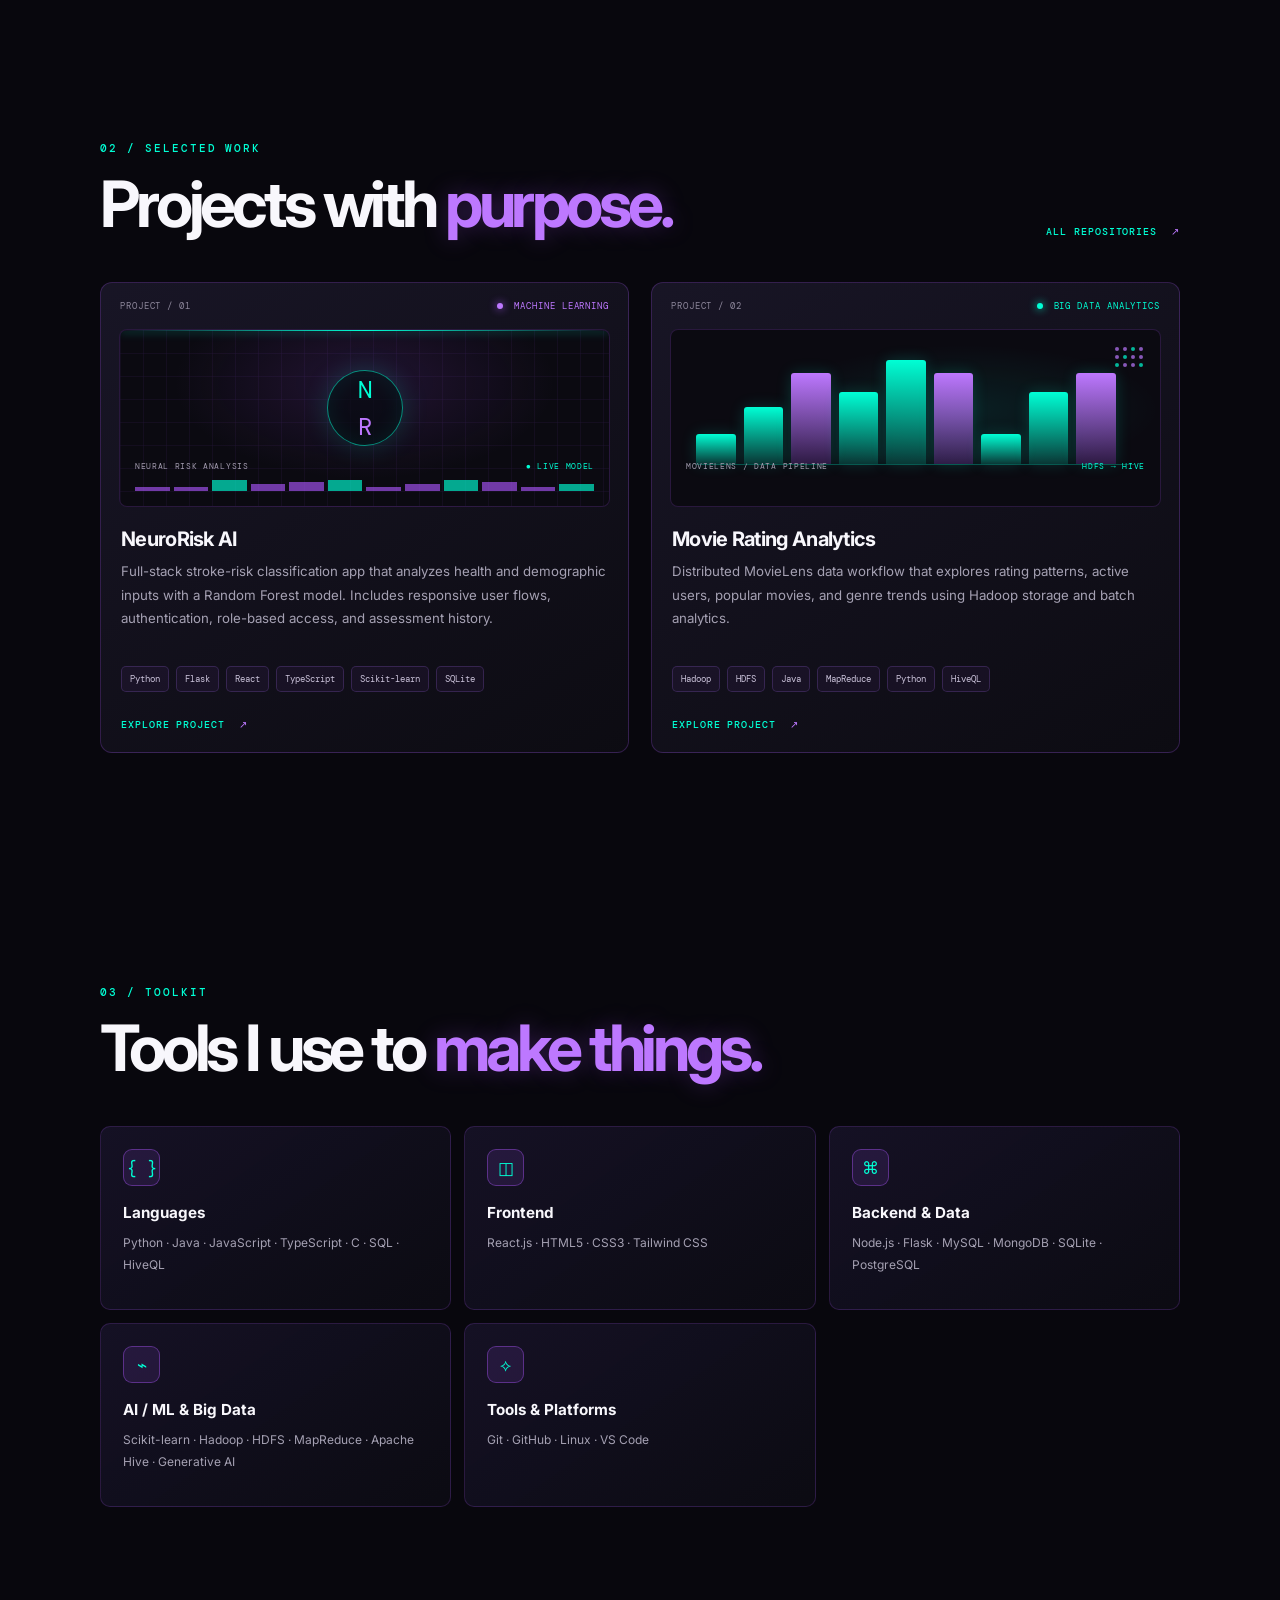
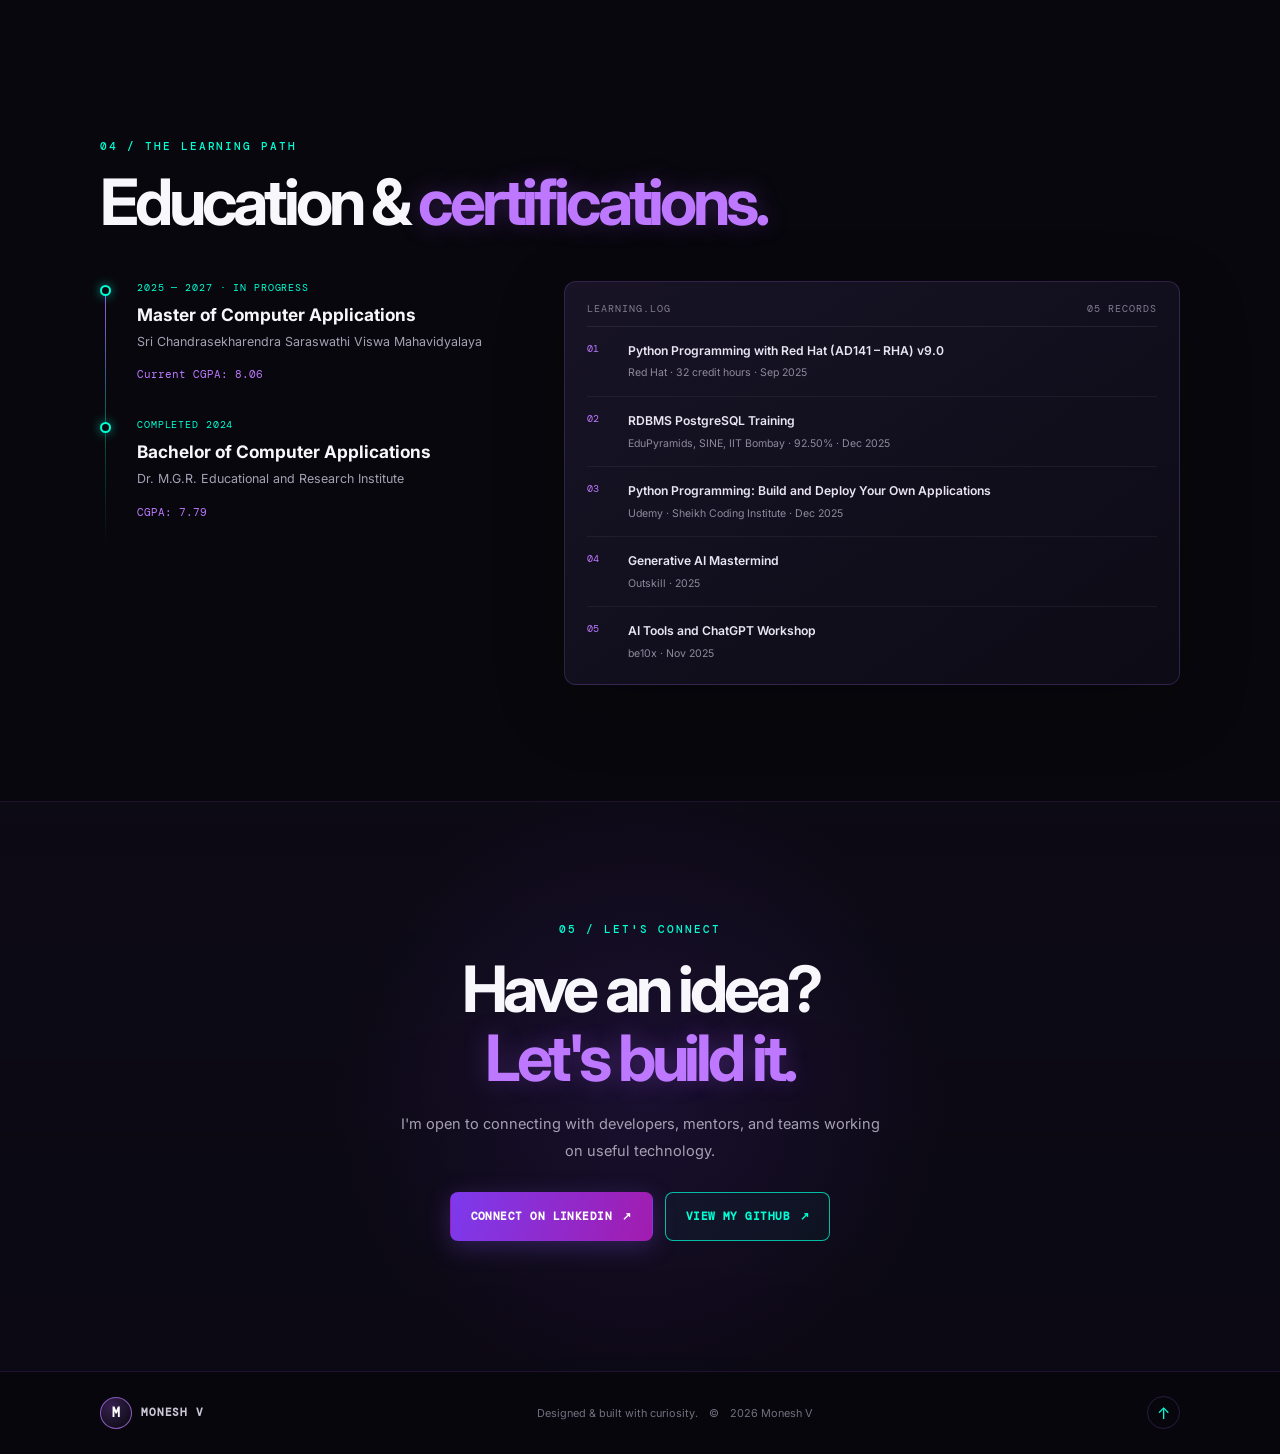
==== commit d822dd4c: "Move portrait into hero background Keep the circular initials avatar and use the supplied portrait a" ====
--- a/index.html
+++ b/index.html
@@ -23,7 +23,7 @@
     <header class="site-header">
       <nav class="nav-shell" aria-label="Main navigation">
         <a class="brand" href="#home" aria-label="Monesh V home">
-          <img class="brand-avatar" src="profile-photo.jpeg" alt="" width="40" height="40" />
+          <span class="brand-avatar" aria-hidden="true">M</span>
           <span class="brand-copy"><strong>Monesh V</strong><small>MCA · Developer</small></span>
         </a>
         <button class="menu-toggle" type="button" aria-expanded="false" aria-controls="primary-nav" aria-label="Open navigation menu">
@@ -42,13 +42,14 @@
 
     <main id="main">
       <section class="hero section-anchor" id="home" aria-labelledby="hero-title">
+        <div class="hero-photo-backdrop" aria-hidden="true"></div>
         <div class="hero-orbit hero-orbit-one" aria-hidden="true"></div>
         <div class="hero-orbit hero-orbit-two" aria-hidden="true"></div>
         <div class="hero-content">
           <div class="availability"><span class="status-dot"></span> OPEN TO LEARNING & COLLABORATION</div>
           <div class="avatar-wrap reveal">
-            <div class="avatar-photo-frame">
-              <img class="hero-avatar" src="profile-photo.jpeg" alt="Portrait of Monesh V" width="168" height="168" fetchpriority="high" />
+            <div class="avatar-monogram-frame" aria-hidden="true">
+              <span class="hero-monogram">M</span>
             </div>
             <span class="avatar-ring" aria-hidden="true"></span>
           </div>
@@ -145,6 +146,6 @@
       </section>
     </main>
 
-    <footer class="site-footer"><div class="section-shell footer-inner"><a class="footer-brand" href="#home"><img src="profile-photo.jpeg" alt="" width="32" height="32" /> MONESH V</a><p>Designed & built with curiosity. <span>© <span id="year">2026</span> Monesh V</span></p><a class="back-top" href="#home" aria-label="Back to top">↑</a></div></footer>
+    <footer class="site-footer"><div class="section-shell footer-inner"><a class="footer-brand" href="#home"><span class="footer-avatar" aria-hidden="true">M</span> MONESH V</a><p>Designed & built with curiosity. <span>© <span id="year">2026</span> Monesh V</span></p><a class="back-top" href="#home" aria-label="Back to top">↑</a></div></footer>
   </body>
 </html>
--- a/style.css
+++ b/style.css
@@ -33,7 +33,7 @@
 .site-header { position: fixed; z-index: 20; inset: 0 0 auto; border-bottom: 1px solid rgba(168, 85, 247, .27); background: rgba(12, 10, 20, .78); backdrop-filter: blur(18px); -webkit-backdrop-filter: blur(18px); }
 .nav-shell { width: min(1180px, calc(100% - 48px)); min-height: 72px; margin: 0 auto; display: flex; align-items: center; justify-content: space-between; gap: 24px; }
 .brand { display: inline-flex; align-items: center; gap: 11px; flex: 0 0 auto; }
-.brand-avatar { border-radius: 50%; object-fit: cover; object-position: center 5%; box-shadow: 0 0 16px rgba(168, 85, 247, .55); }
+.brand-avatar { width: 40px; height: 40px; border: 1px solid rgba(189,120,255,.86); border-radius: 50%; display: grid; place-items: center; color: #fff; background: radial-gradient(circle at 35% 28%, #372051, #130f1e 72%); box-shadow: 0 0 16px rgba(168,85,247,.55); font: 700 1rem var(--mono); }
 .brand-copy { display: grid; gap: 2px; }
 .brand-copy strong { font-size: .92rem; letter-spacing: .02em; }
 .brand-copy small { color: var(--muted); font: .65rem var(--mono); letter-spacing: .1em; text-transform: uppercase; }
@@ -44,13 +44,14 @@
 .menu-toggle { display: none; }
 
 .hero { position: relative; min-height: max(760px, 100svh); padding: 120px 24px 62px; display: grid; place-items: center; overflow: hidden; isolation: isolate; background: radial-gradient(ellipse at 50% 47%, rgba(60, 25, 94, .22), transparent 47%), linear-gradient(180deg, #08070d 0%, #060509 100%); }
+.hero-photo-backdrop { position: absolute; z-index: -2; inset: 0; pointer-events: none; background-image: linear-gradient(90deg, rgba(8,7,13,.92) 0%, rgba(8,7,13,.76) 38%, rgba(8,7,13,.46) 75%, rgba(8,7,13,.62) 100%), linear-gradient(0deg, rgba(8,7,13,.72) 0%, rgba(8,7,13,.08) 42%, rgba(8,7,13,.55) 100%), url("profile-photo.jpeg"); background-position: center, center, right 22%; background-size: cover, cover, auto 112%; background-repeat: no-repeat; opacity: .9; }
 .hero::before { content: ""; position: absolute; inset: auto 0 0; z-index: -1; height: 28%; background: linear-gradient(transparent, var(--bg)); }
 .hero-content { position: relative; z-index: 2; width: min(780px, 100%); margin: auto; text-align: center; }
 .availability { width: fit-content; margin: 0 auto 27px; padding: 9px 14px; border: 1px solid rgba(0, 255, 213, .22); border-radius: 99px; color: var(--cyan); background: rgba(0, 255, 213, .045); font: 500 .62rem var(--mono); letter-spacing: .12em; }
 .status-dot, .project-status i, .panel-live i { display: inline-block; width: 7px; height: 7px; margin-right: 8px; border-radius: 50%; background: var(--cyan); box-shadow: 0 0 9px var(--cyan); animation: blink 1.7s ease-in-out infinite; }
 .avatar-wrap { position: relative; width: 184px; height: 184px; margin: 0 auto 22px; display: grid; place-items: center; }
-.avatar-photo-frame { position: absolute; z-index: 1; inset: 8px; overflow: hidden; border: 2px solid var(--purple-bright); border-radius: 50%; box-shadow: 0 0 20px var(--purple), 0 0 45px rgba(139, 92, 246, .52), inset 0 0 20px rgba(168, 85, 247, .2); animation: avatar-pulse 4s ease-in-out infinite; }
-.hero-avatar { display: block; width: 100%; height: 100%; border-radius: 50%; object-fit: cover; object-position: center top; transform: scale(1.12); }
+.avatar-monogram-frame { position: absolute; z-index: 1; inset: 8px; overflow: hidden; border: 2px solid var(--purple-bright); border-radius: 50%; display: grid; place-items: center; background: radial-gradient(circle at 50% 38%, rgba(88,37,133,.86), rgba(17,12,28,.96) 72%); box-shadow: 0 0 20px var(--purple), 0 0 45px rgba(139,92,246,.52), inset 0 0 20px rgba(168,85,247,.2); animation: avatar-pulse 4s ease-in-out infinite; }
+.hero-monogram { color: #fff; font-size: 4.8rem; font-weight: 800; line-height: 1; letter-spacing: -.08em; text-shadow: 0 0 16px rgba(189,120,255,.55); transform: translateX(-3px); }
 .avatar-ring { position: absolute; z-index: 2; inset: 0; border: 1px solid rgba(0, 255, 213, .3); border-radius: 50%; transform: rotate(-25deg) scaleX(1.12); pointer-events: none; }
 .eyebrow { margin: 0 0 14px; color: var(--cyan); font: 500 .68rem var(--mono); letter-spacing: .18em; }
 .hero-title { margin: 0; font-size: clamp(3.3rem, 8vw, 6.4rem); line-height: .98; letter-spacing: -.075em; font-weight: 800; }
@@ -171,7 +172,7 @@
 .site-footer { background: rgba(8,7,13,.92); }
 .footer-inner { min-height: 82px; display: flex; align-items: center; justify-content: space-between; gap: 18px; }
 .footer-brand { display: inline-flex; align-items: center; gap: 9px; color: #c9c3d4; font: 600 .66rem var(--mono); letter-spacing: .08em; }
-.footer-brand img { border-radius: 50%; object-fit: cover; object-position: center 5%; }
+.footer-avatar { width: 32px; height: 32px; border: 1px solid rgba(189,120,255,.7); border-radius: 50%; display: grid; place-items: center; color: #fff; background: radial-gradient(circle at 35% 28%, #372051, #130f1e 72%); font: 700 .8rem var(--mono); }
 .footer-inner p { margin: 0; color: #746f80; font-size: .68rem; }
 .footer-inner p span { margin-left: 8px; }
 .back-top { width: 33px; height: 33px; border: 1px solid var(--line); border-radius: 50%; display: grid; place-items: center; color: var(--cyan); transition: background .2s ease, transform .2s ease; }
@@ -213,7 +214,9 @@
   .hero { min-height: max(700px, 100svh); padding: 96px 20px 66px; }
   .availability { margin-bottom: 24px; font-size: .55rem; letter-spacing: .09em; }
   .avatar-wrap { width: 156px; height: 156px; margin-bottom: 21px; }
-  .avatar-photo-frame { inset: 7px; }
+  .avatar-monogram-frame { inset: 7px; }
+  .hero-monogram { font-size: 4.15rem; }
+  .hero-photo-backdrop { background-position: center, center, center 18%; background-size: cover, cover, auto 96%; opacity: .72; }
   .hero-description { max-width: 430px; font-size: .9rem; }
   .hero-actions { width: min(100%, 400px); flex-direction: column; gap: 11px; margin-top: 24px; }
   .button { width: 100%; min-height: 50px; }
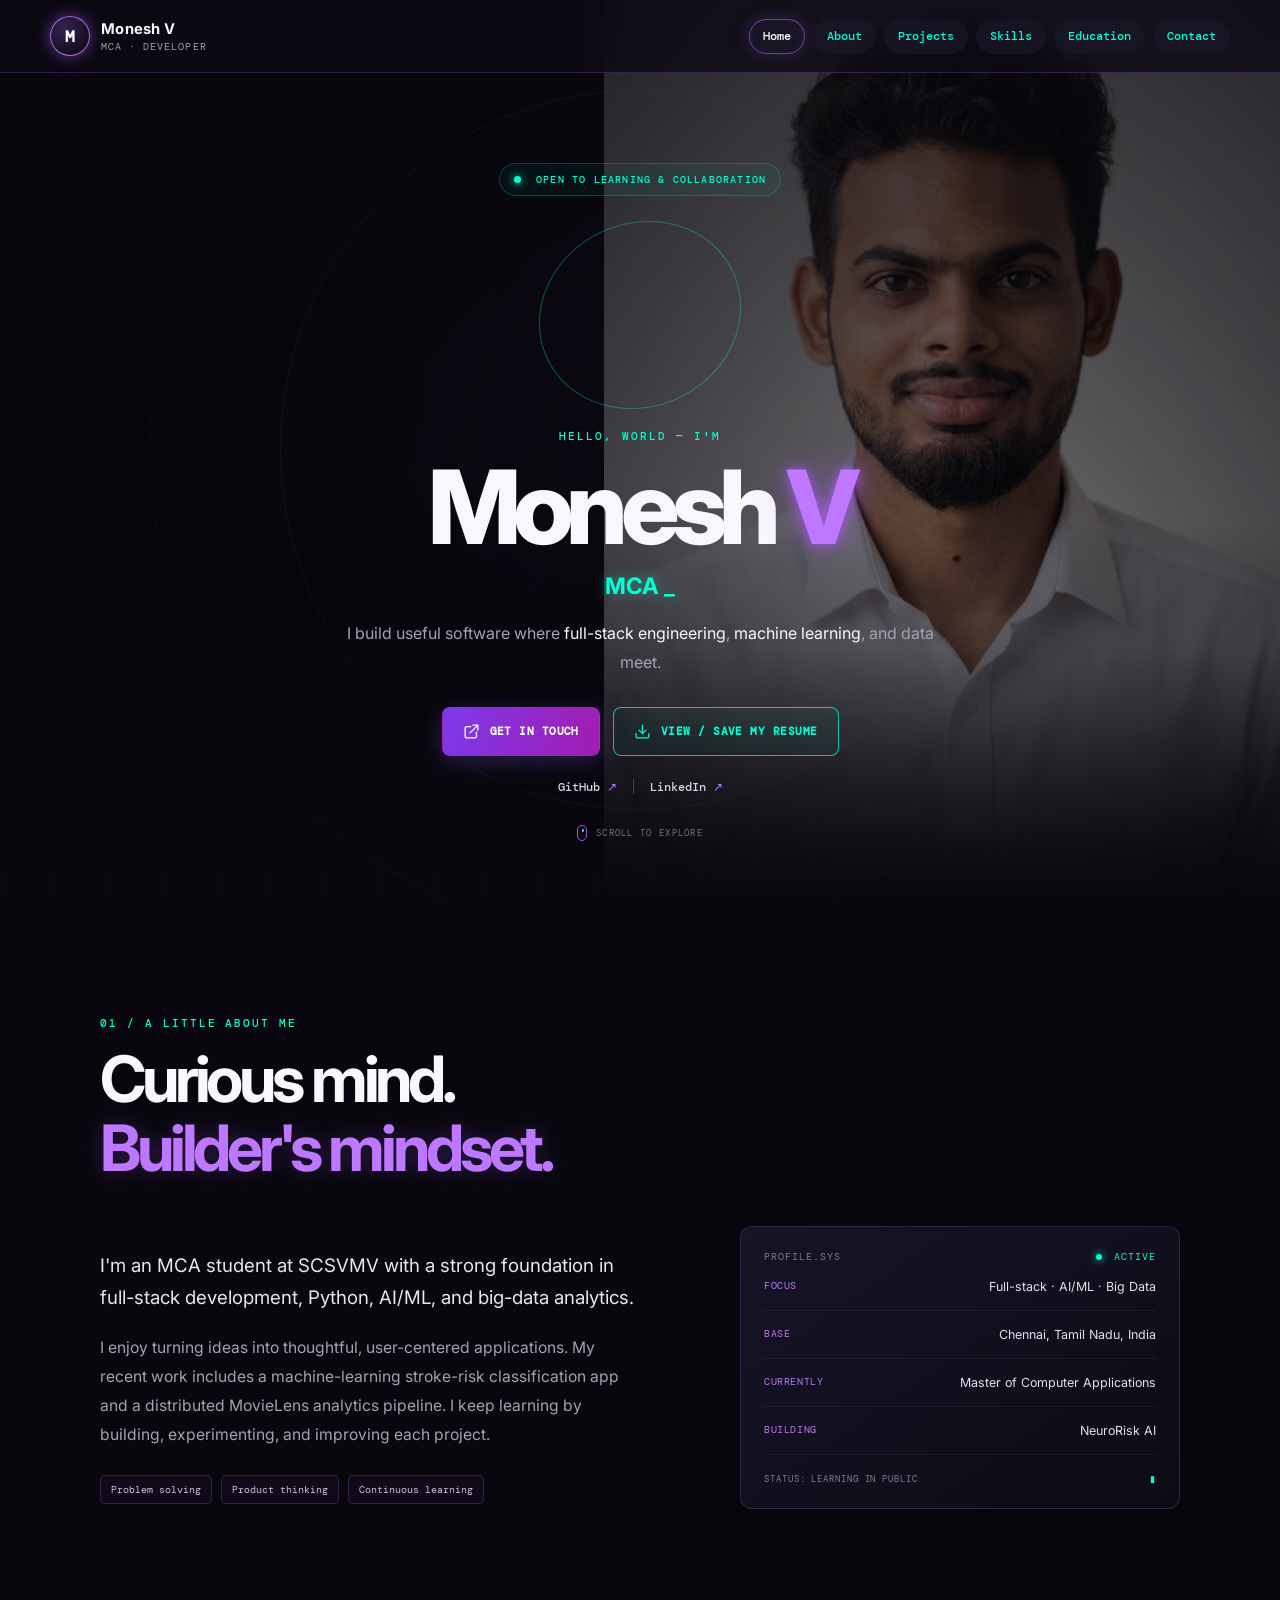
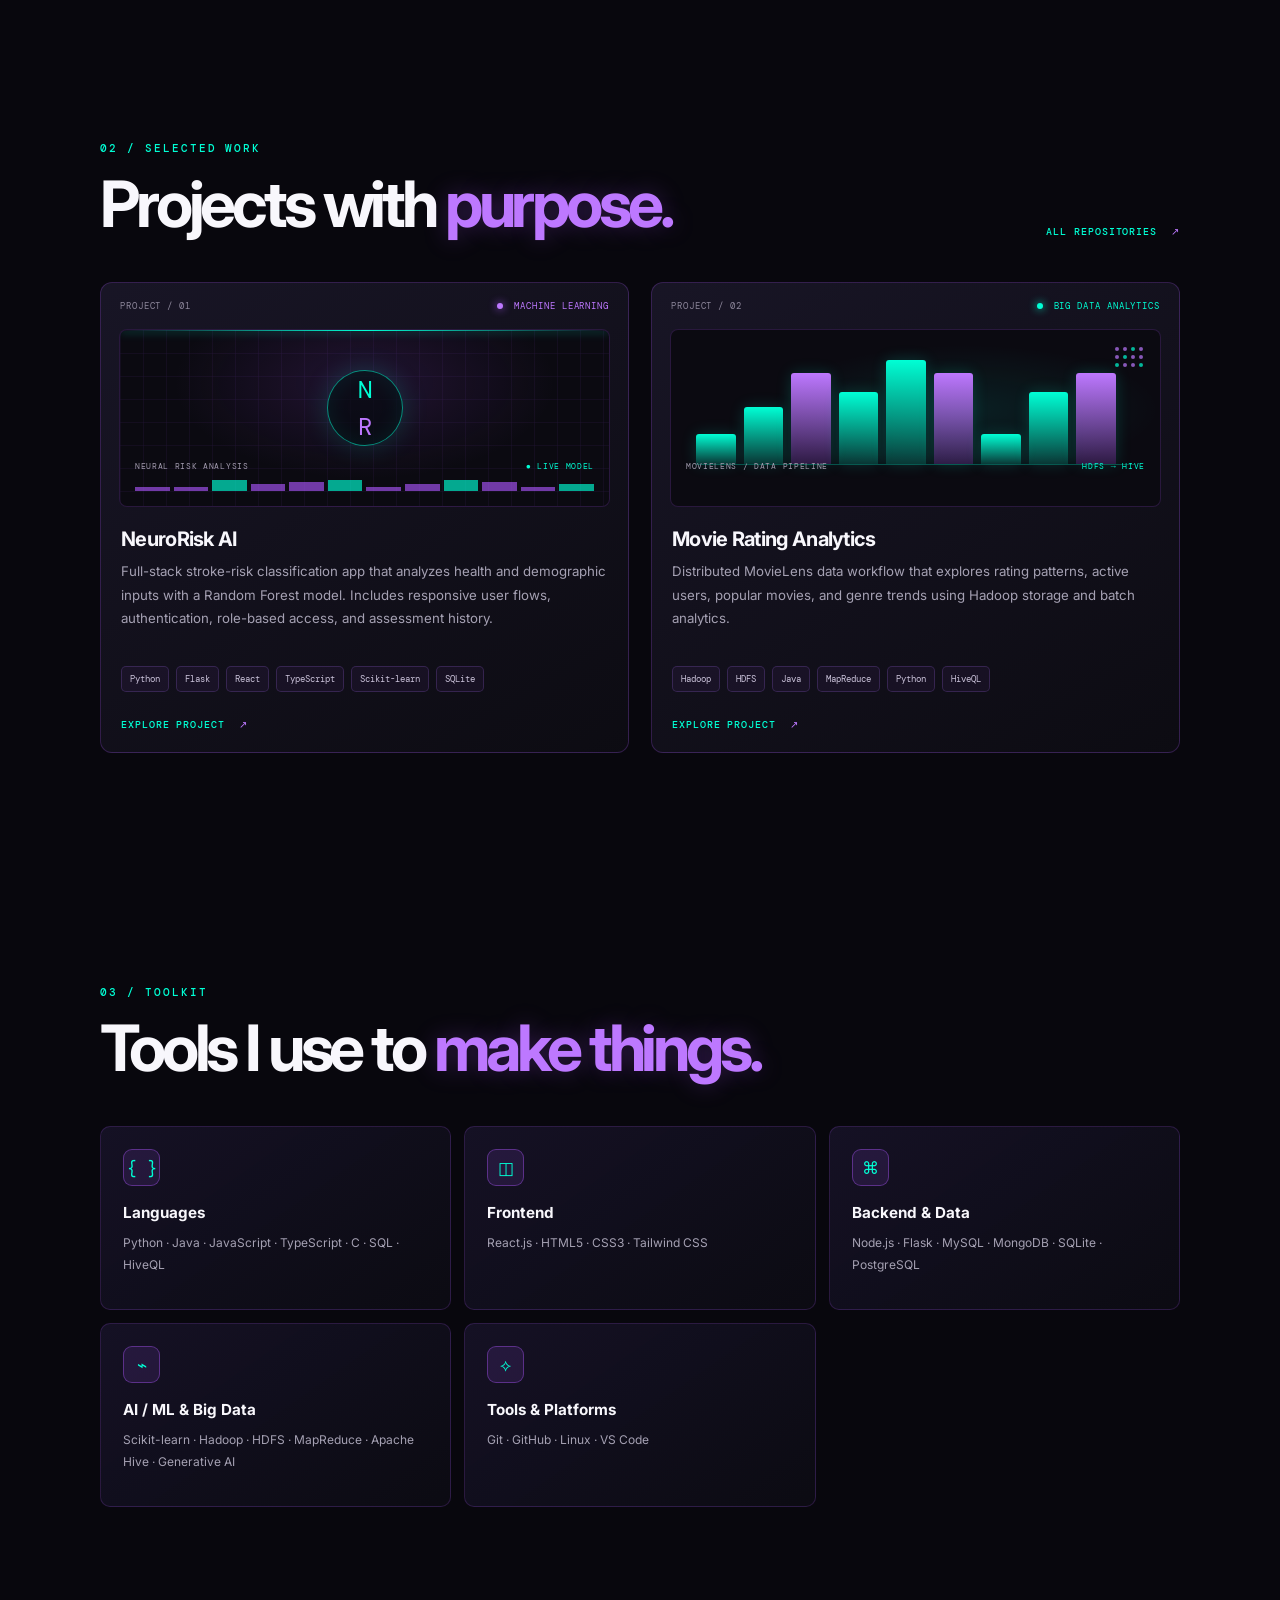
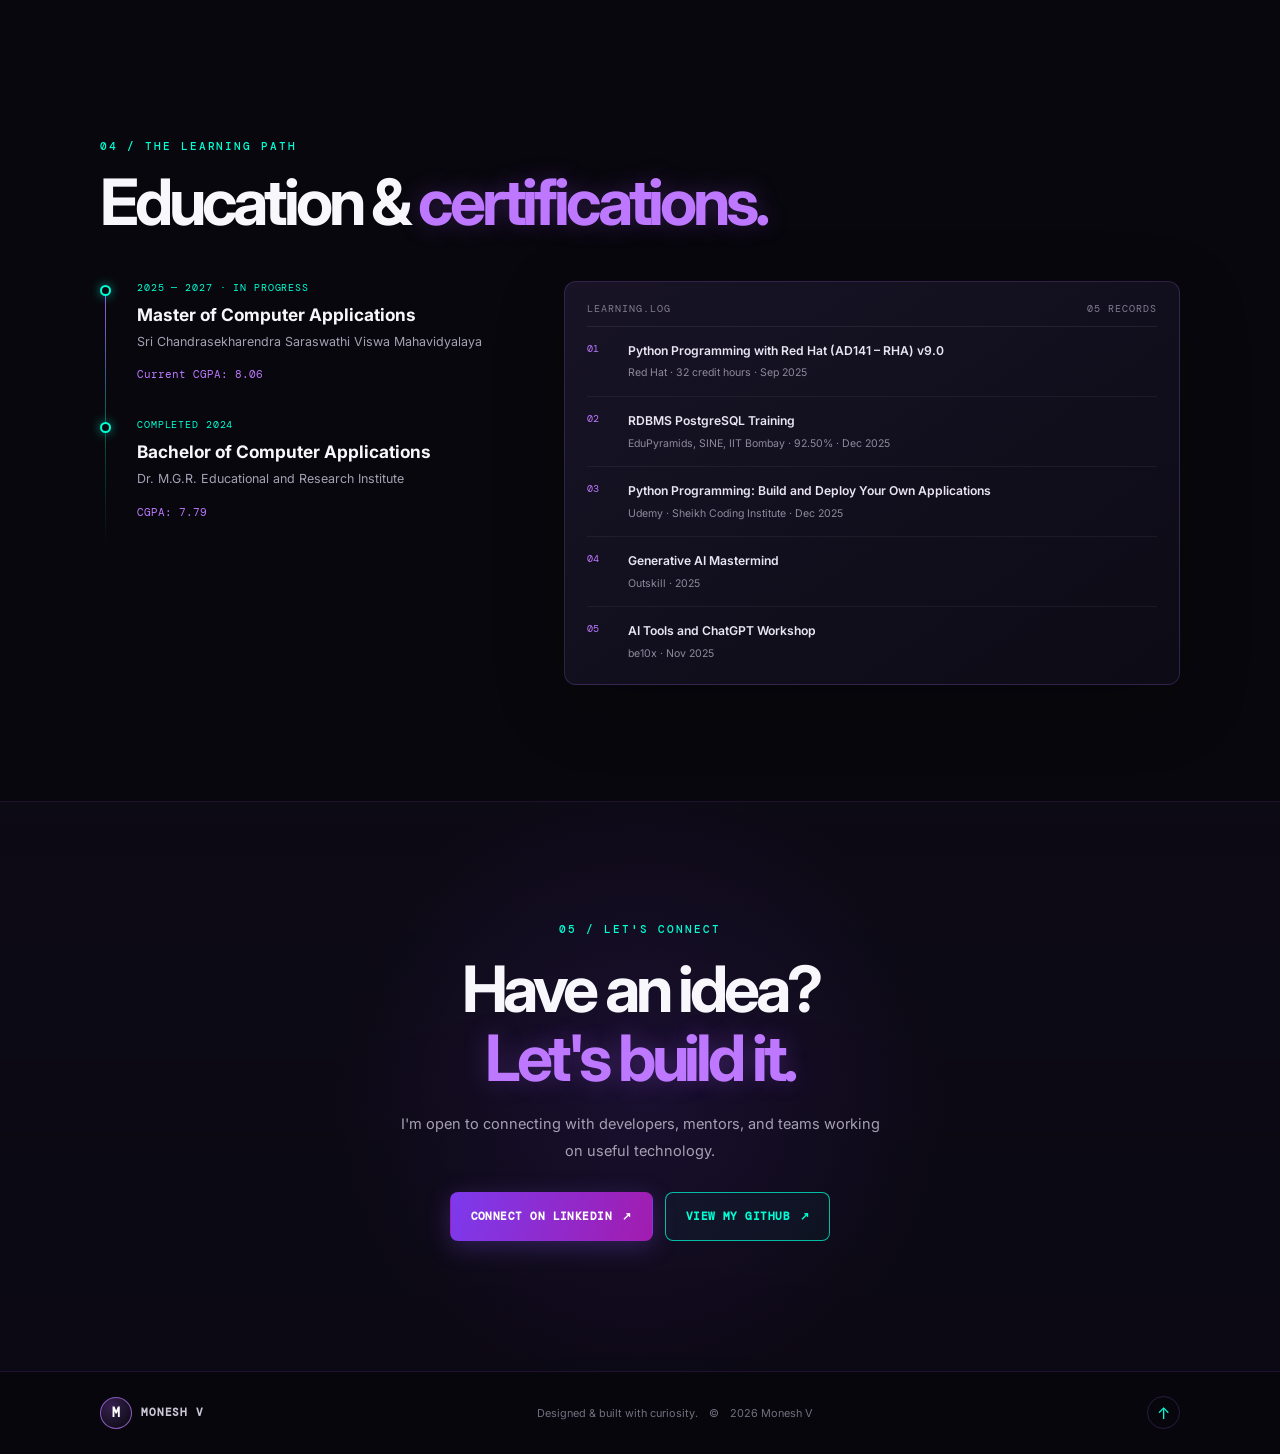
==== commit bfbfdcbe: "Remove hero monogram and reveal portrait" ====
--- a/index.html
+++ b/index.html
@@ -48,9 +48,6 @@
         <div class="hero-content">
           <div class="availability"><span class="status-dot"></span> OPEN TO LEARNING & COLLABORATION</div>
           <div class="avatar-wrap reveal">
-            <div class="avatar-monogram-frame" aria-hidden="true">
-              <span class="hero-monogram">M</span>
-            </div>
             <span class="avatar-ring" aria-hidden="true"></span>
           </div>
           <p class="eyebrow reveal">HELLO, WORLD — I'M</p>
--- a/style.css
+++ b/style.css
@@ -50,8 +50,6 @@
 .availability { width: fit-content; margin: 0 auto 27px; padding: 9px 14px; border: 1px solid rgba(0, 255, 213, .22); border-radius: 99px; color: var(--cyan); background: rgba(0, 255, 213, .045); font: 500 .62rem var(--mono); letter-spacing: .12em; }
 .status-dot, .project-status i, .panel-live i { display: inline-block; width: 7px; height: 7px; margin-right: 8px; border-radius: 50%; background: var(--cyan); box-shadow: 0 0 9px var(--cyan); animation: blink 1.7s ease-in-out infinite; }
 .avatar-wrap { position: relative; width: 184px; height: 184px; margin: 0 auto 22px; display: grid; place-items: center; }
-.avatar-monogram-frame { position: absolute; z-index: 1; inset: 8px; overflow: hidden; border: 2px solid var(--purple-bright); border-radius: 50%; display: grid; place-items: center; background: radial-gradient(circle at 50% 38%, rgba(88,37,133,.86), rgba(17,12,28,.96) 72%); box-shadow: 0 0 20px var(--purple), 0 0 45px rgba(139,92,246,.52), inset 0 0 20px rgba(168,85,247,.2); animation: avatar-pulse 4s ease-in-out infinite; }
-.hero-monogram { color: #fff; font-size: 4.8rem; font-weight: 800; line-height: 1; letter-spacing: -.08em; text-shadow: 0 0 16px rgba(189,120,255,.55); transform: translateX(-3px); }
 .avatar-ring { position: absolute; z-index: 2; inset: 0; border: 1px solid rgba(0, 255, 213, .3); border-radius: 50%; transform: rotate(-25deg) scaleX(1.12); pointer-events: none; }
 .eyebrow { margin: 0 0 14px; color: var(--cyan); font: 500 .68rem var(--mono); letter-spacing: .18em; }
 .hero-title { margin: 0; font-size: clamp(3.3rem, 8vw, 6.4rem); line-height: .98; letter-spacing: -.075em; font-weight: 800; }
@@ -214,8 +212,6 @@
   .hero { min-height: max(700px, 100svh); padding: 96px 20px 66px; }
   .availability { margin-bottom: 24px; font-size: .55rem; letter-spacing: .09em; }
   .avatar-wrap { width: 156px; height: 156px; margin-bottom: 21px; }
-  .avatar-monogram-frame { inset: 7px; }
-  .hero-monogram { font-size: 4.15rem; }
   .hero-photo-backdrop { background-position: center, center, center 18%; background-size: cover, cover, auto 96%; opacity: .72; }
   .hero-description { max-width: 430px; font-size: .9rem; }
   .hero-actions { width: min(100%, 400px); flex-direction: column; gap: 11px; margin-top: 24px; }
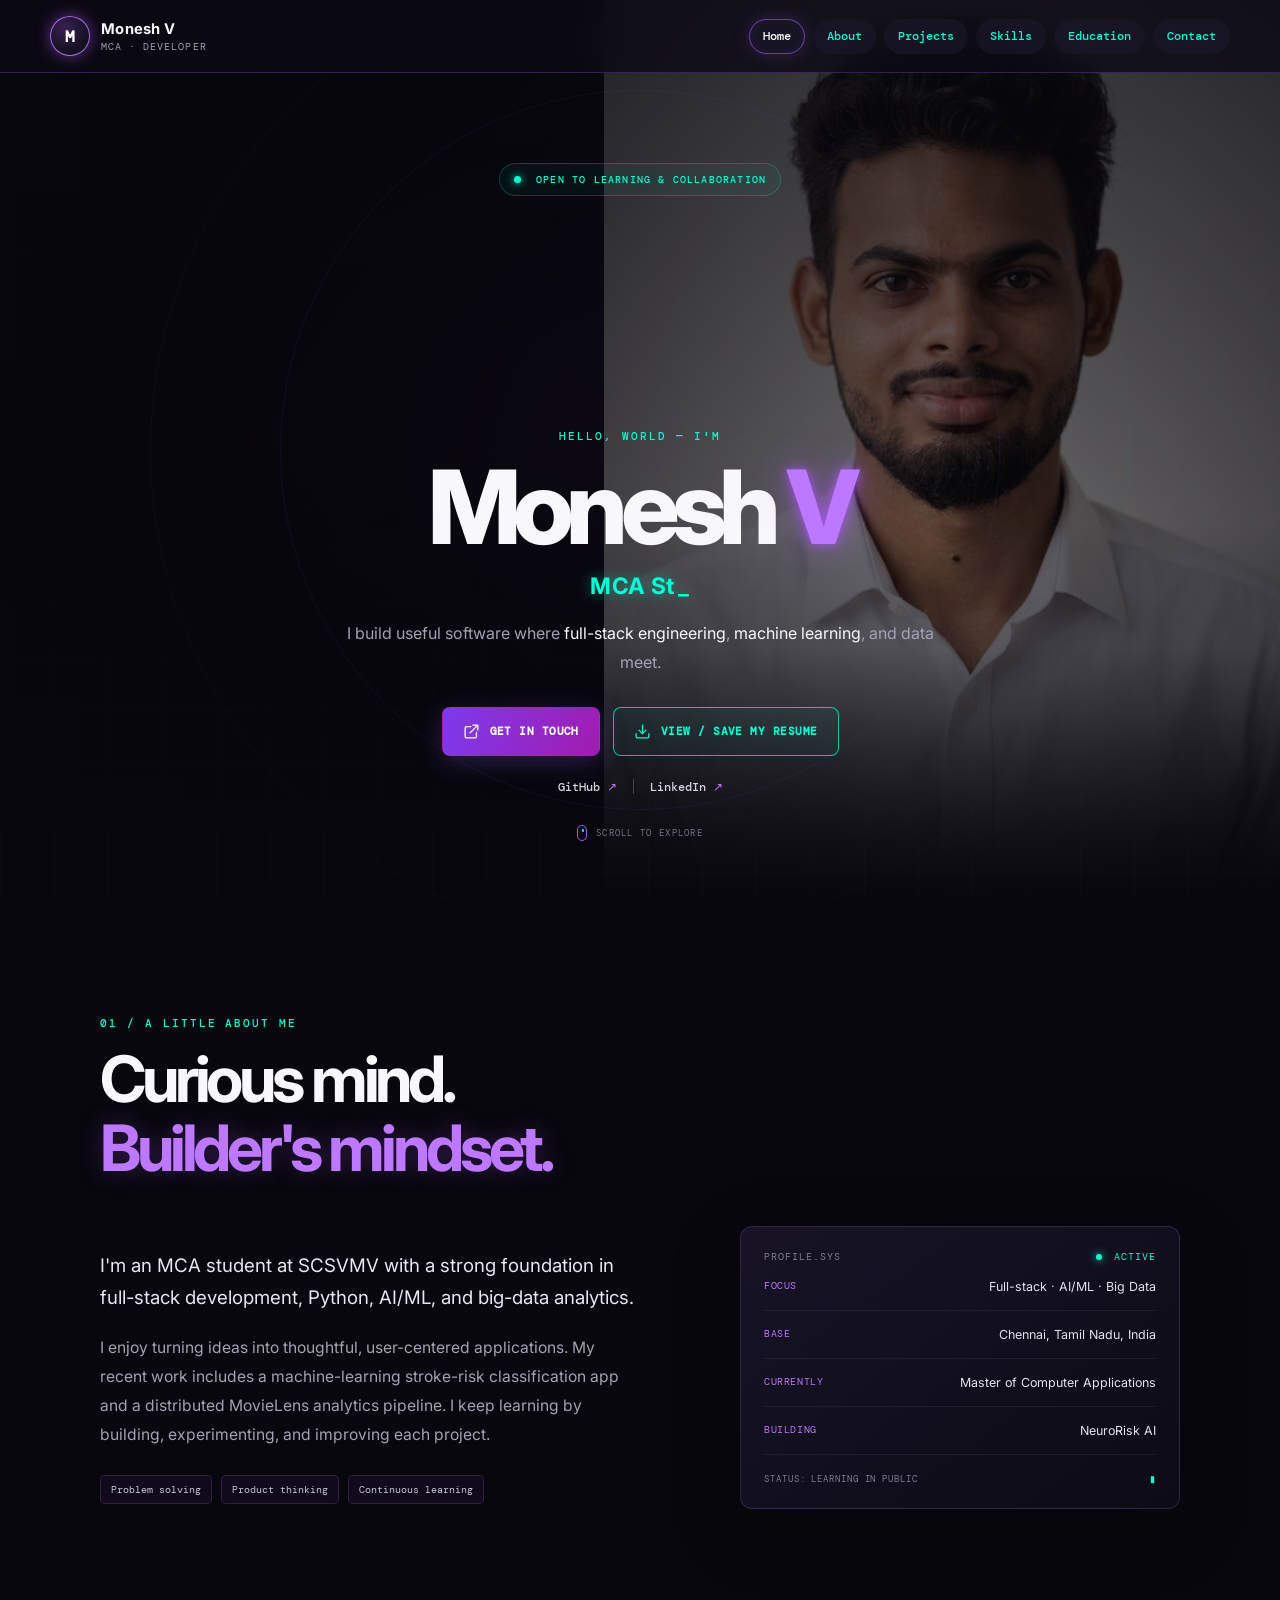
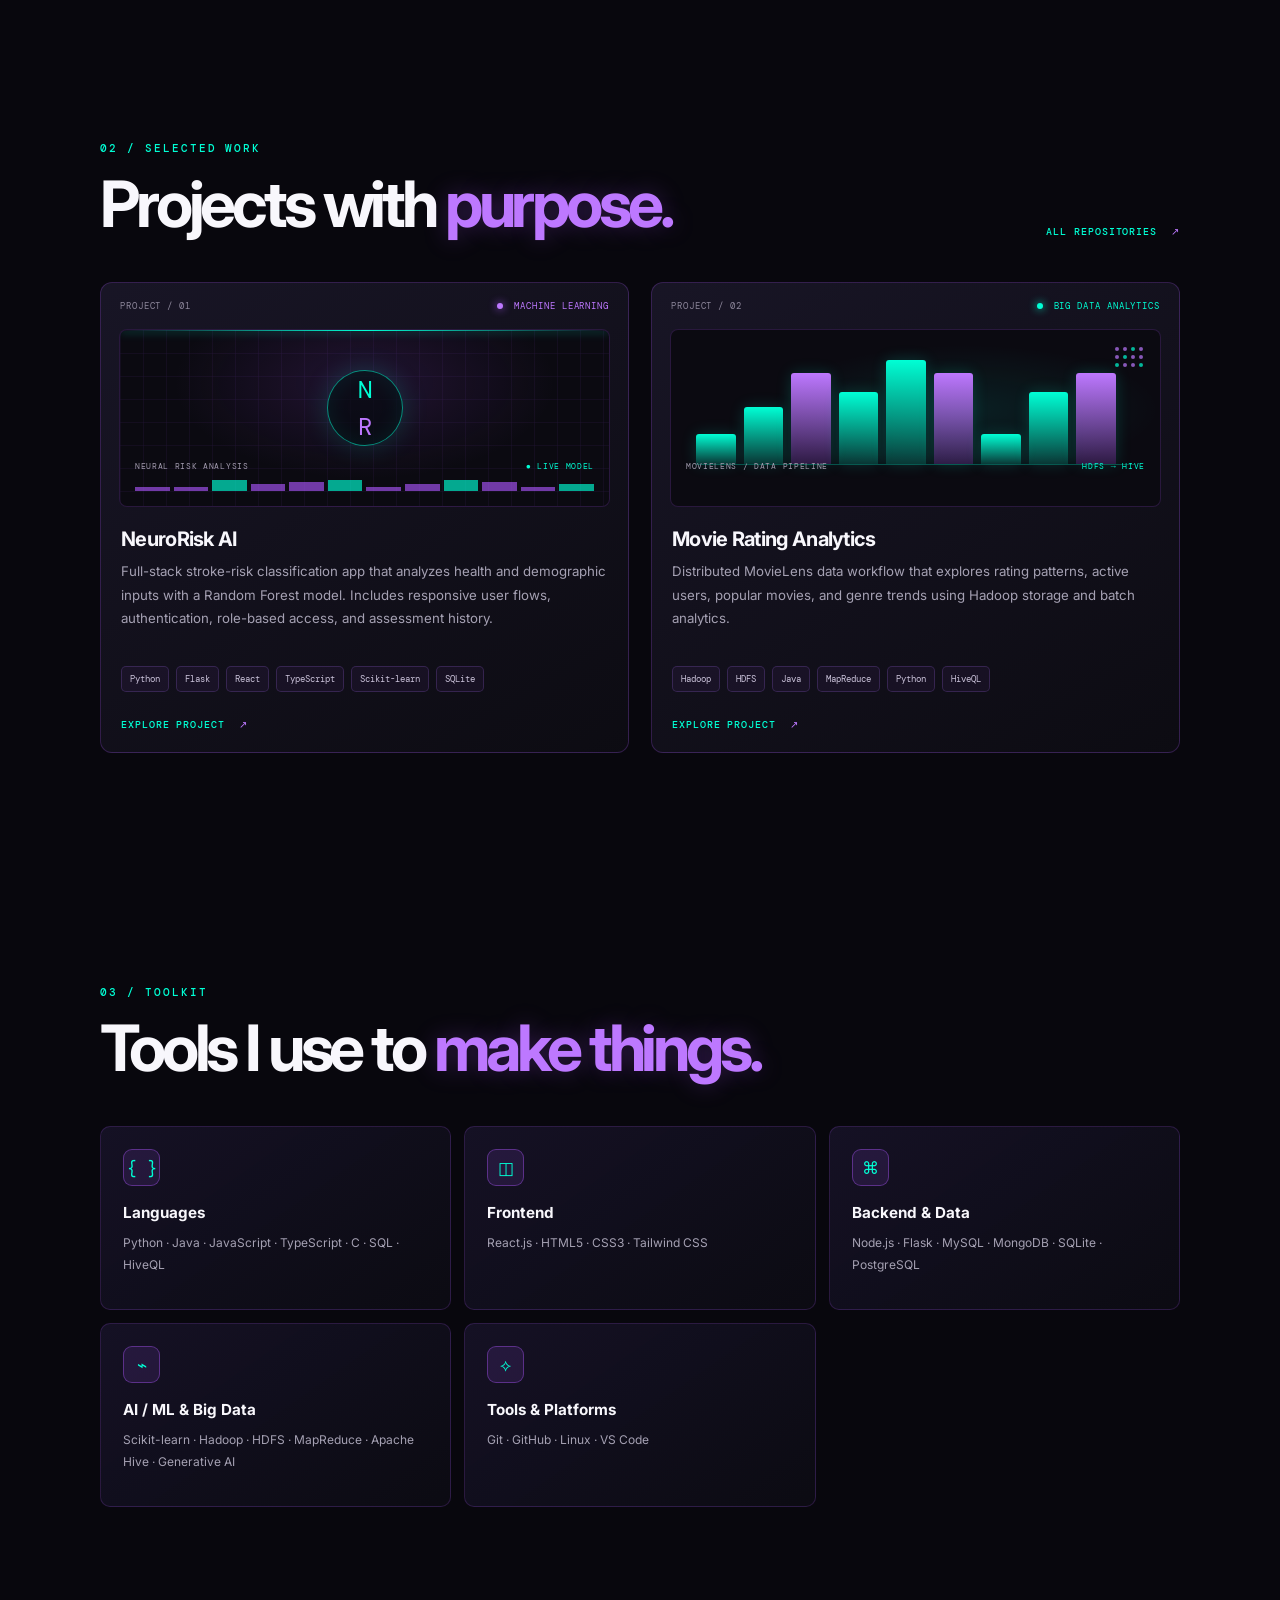
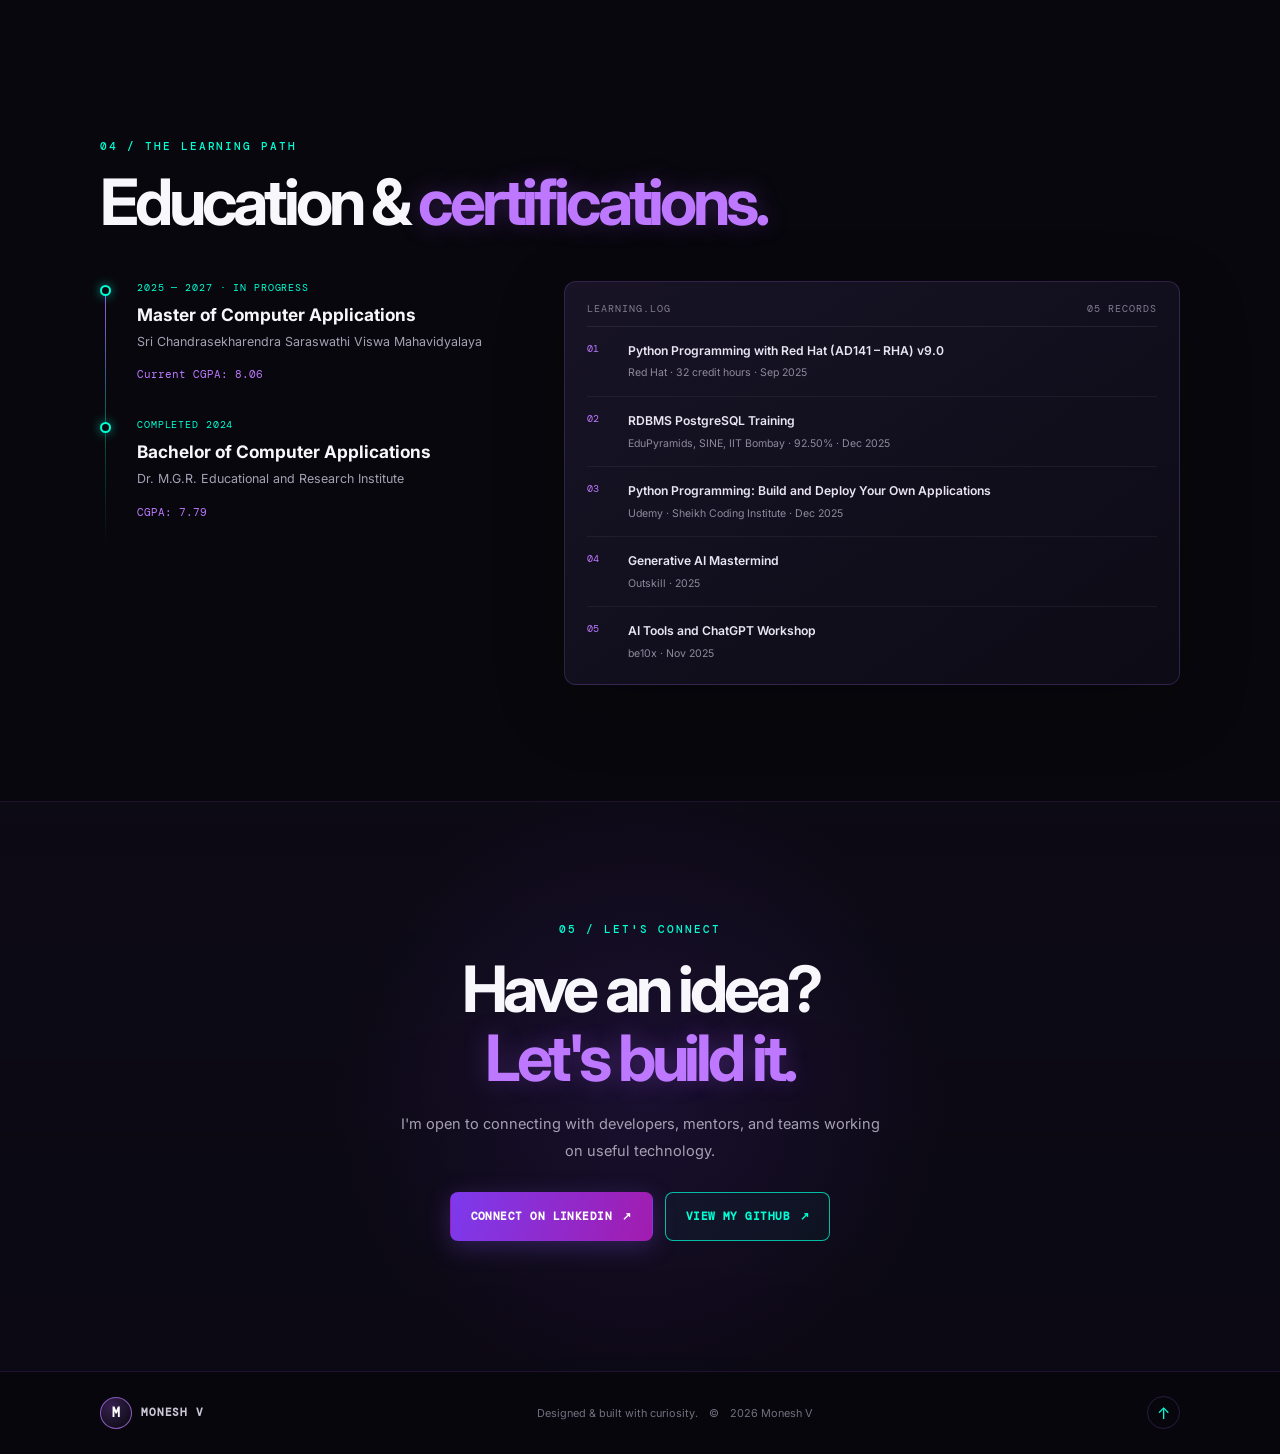
==== commit 558919c2: "Remove face ring and brighten portrait backdrop" ====
--- a/index.html
+++ b/index.html
@@ -47,9 +47,7 @@
         <div class="hero-orbit hero-orbit-two" aria-hidden="true"></div>
         <div class="hero-content">
           <div class="availability"><span class="status-dot"></span> OPEN TO LEARNING & COLLABORATION</div>
-          <div class="avatar-wrap reveal">
-            <span class="avatar-ring" aria-hidden="true"></span>
-          </div>
+          <div class="avatar-wrap reveal" aria-hidden="true"></div>
           <p class="eyebrow reveal">HELLO, WORLD — I'M</p>
           <h1 class="hero-title reveal" id="hero-title">Monesh <span>V</span></h1>
           <p class="hero-role reveal"><span id="role-text">MCA Student</span><span class="type-caret" aria-hidden="true">_</span></p>
--- a/style.css
+++ b/style.css
@@ -50,7 +50,6 @@
 .availability { width: fit-content; margin: 0 auto 27px; padding: 9px 14px; border: 1px solid rgba(0, 255, 213, .22); border-radius: 99px; color: var(--cyan); background: rgba(0, 255, 213, .045); font: 500 .62rem var(--mono); letter-spacing: .12em; }
 .status-dot, .project-status i, .panel-live i { display: inline-block; width: 7px; height: 7px; margin-right: 8px; border-radius: 50%; background: var(--cyan); box-shadow: 0 0 9px var(--cyan); animation: blink 1.7s ease-in-out infinite; }
 .avatar-wrap { position: relative; width: 184px; height: 184px; margin: 0 auto 22px; display: grid; place-items: center; }
-.avatar-ring { position: absolute; z-index: 2; inset: 0; border: 1px solid rgba(0, 255, 213, .3); border-radius: 50%; transform: rotate(-25deg) scaleX(1.12); pointer-events: none; }
 .eyebrow { margin: 0 0 14px; color: var(--cyan); font: 500 .68rem var(--mono); letter-spacing: .18em; }
 .hero-title { margin: 0; font-size: clamp(3.3rem, 8vw, 6.4rem); line-height: .98; letter-spacing: -.075em; font-weight: 800; }
 .hero-title span { color: var(--purple-bright); text-shadow: 0 0 12px rgba(168, 85, 247, .9), 0 0 34px rgba(168, 85, 247, .53); }
@@ -212,7 +211,7 @@
   .hero { min-height: max(700px, 100svh); padding: 96px 20px 66px; }
   .availability { margin-bottom: 24px; font-size: .55rem; letter-spacing: .09em; }
   .avatar-wrap { width: 156px; height: 156px; margin-bottom: 21px; }
-  .hero-photo-backdrop { background-position: center, center, center 18%; background-size: cover, cover, auto 96%; opacity: .72; }
+  .hero-photo-backdrop { background-image: linear-gradient(90deg, rgba(8,7,13,.76) 0%, rgba(8,7,13,.45) 38%, rgba(8,7,13,.18) 75%, rgba(8,7,13,.3) 100%), linear-gradient(0deg, rgba(8,7,13,.55) 0%, rgba(8,7,13,.03) 42%, rgba(8,7,13,.25) 100%), url("profile-photo.jpeg"); background-position: center, center, center 18%; background-size: cover, cover, auto 96%; opacity: .92; }
   .hero-description { max-width: 430px; font-size: .9rem; }
   .hero-actions { width: min(100%, 400px); flex-direction: column; gap: 11px; margin-top: 24px; }
   .button { width: 100%; min-height: 50px; }
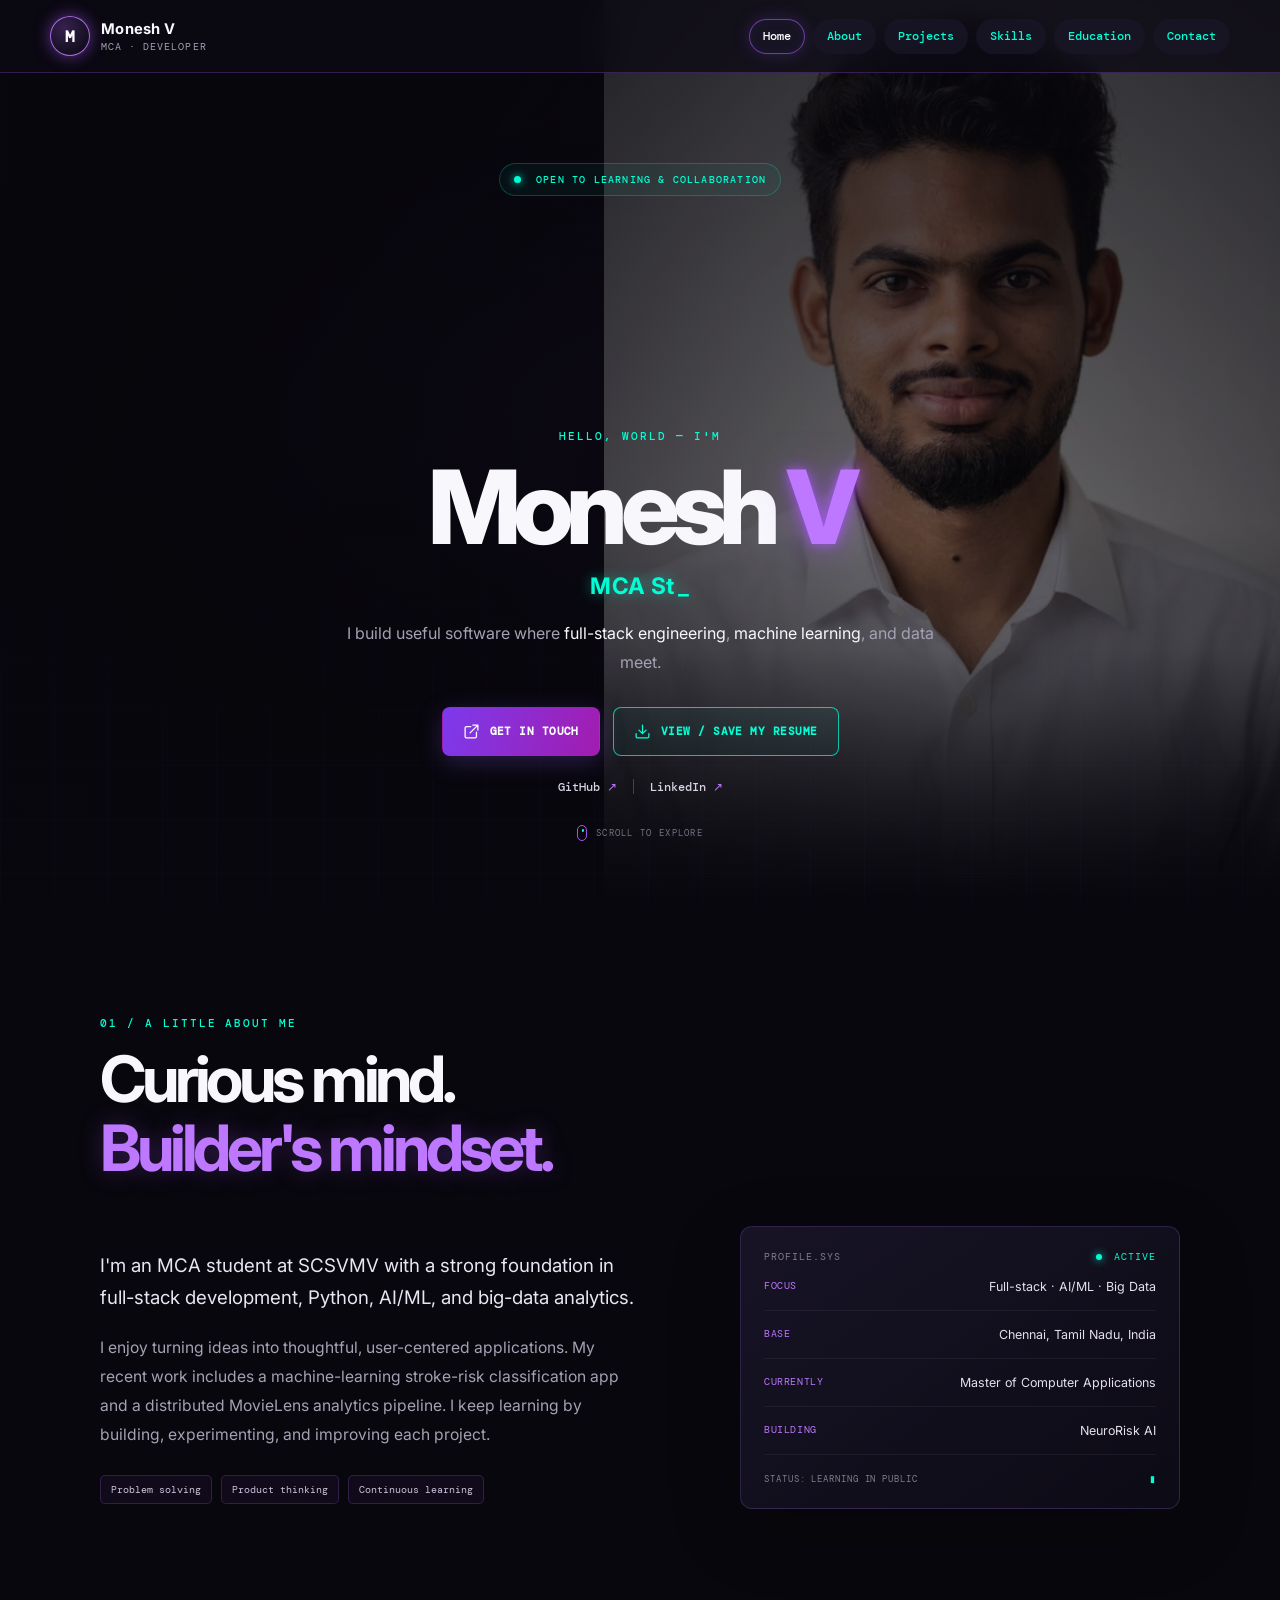
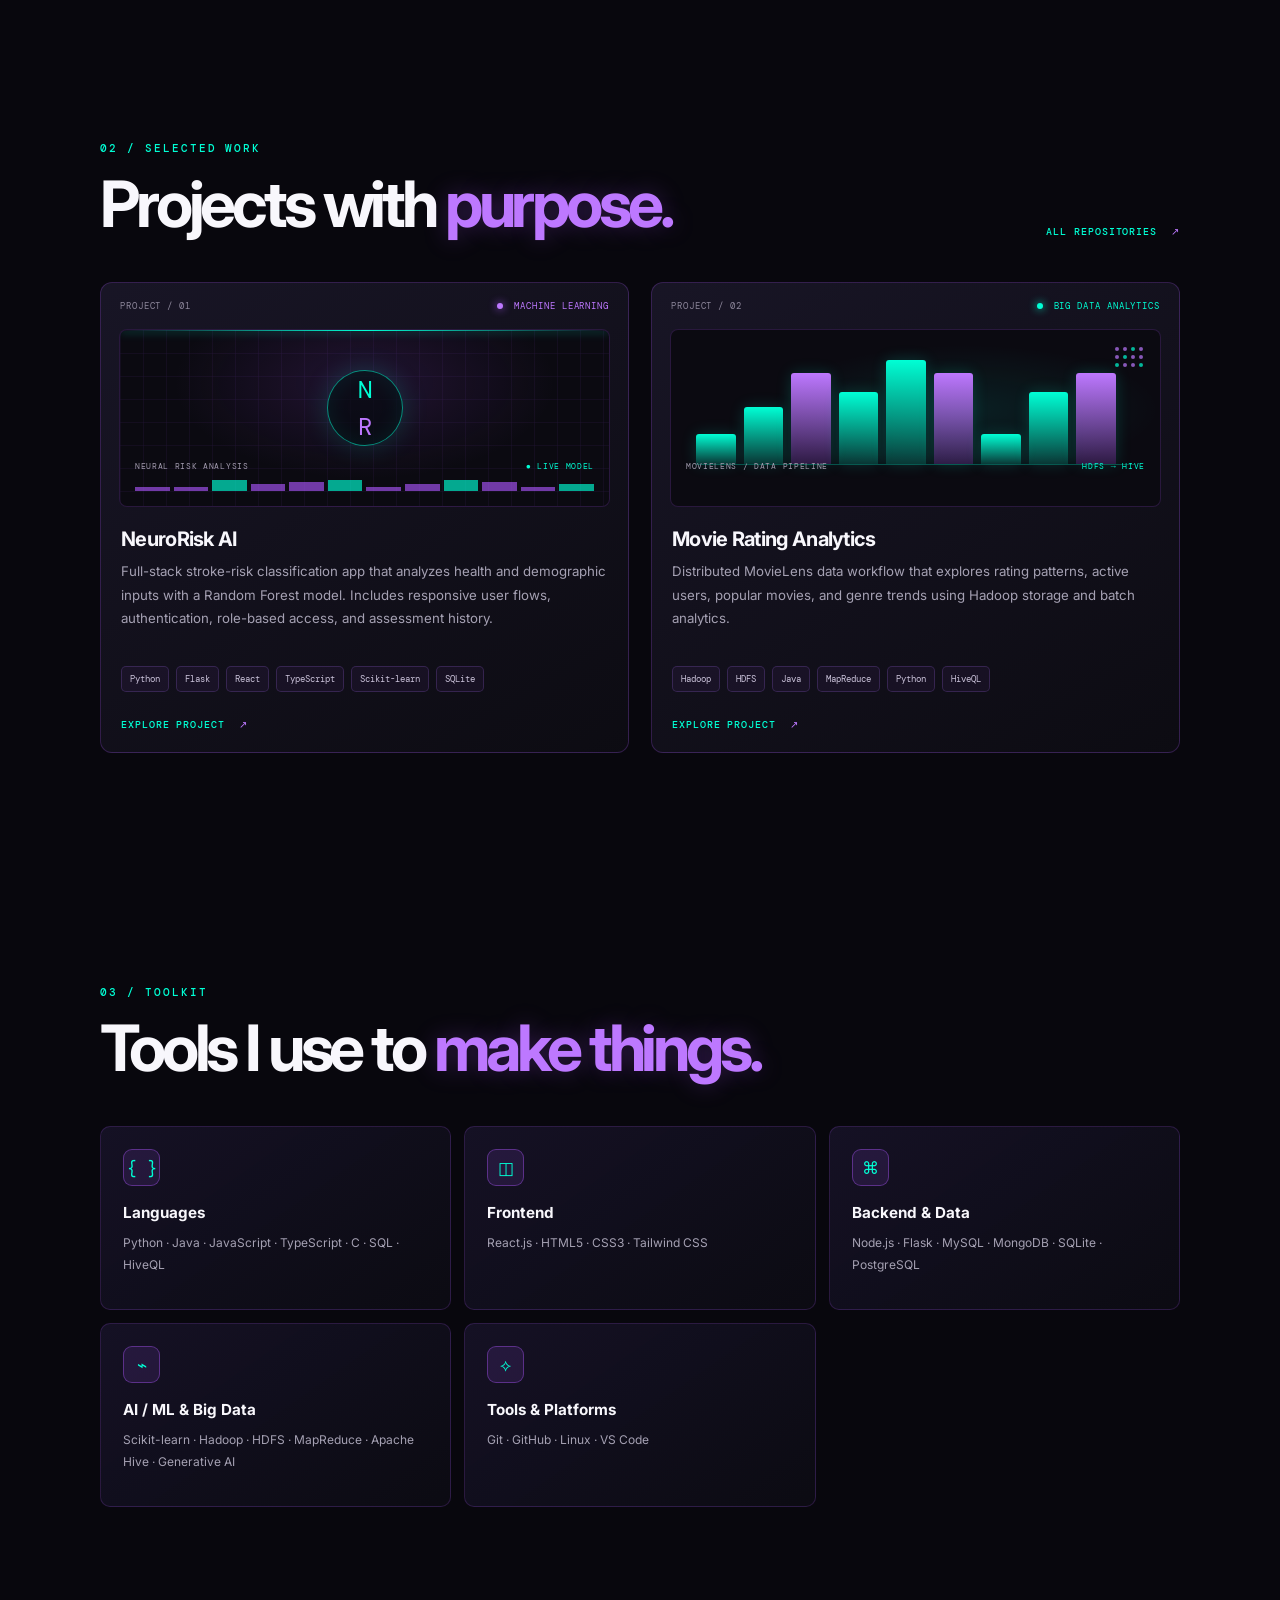
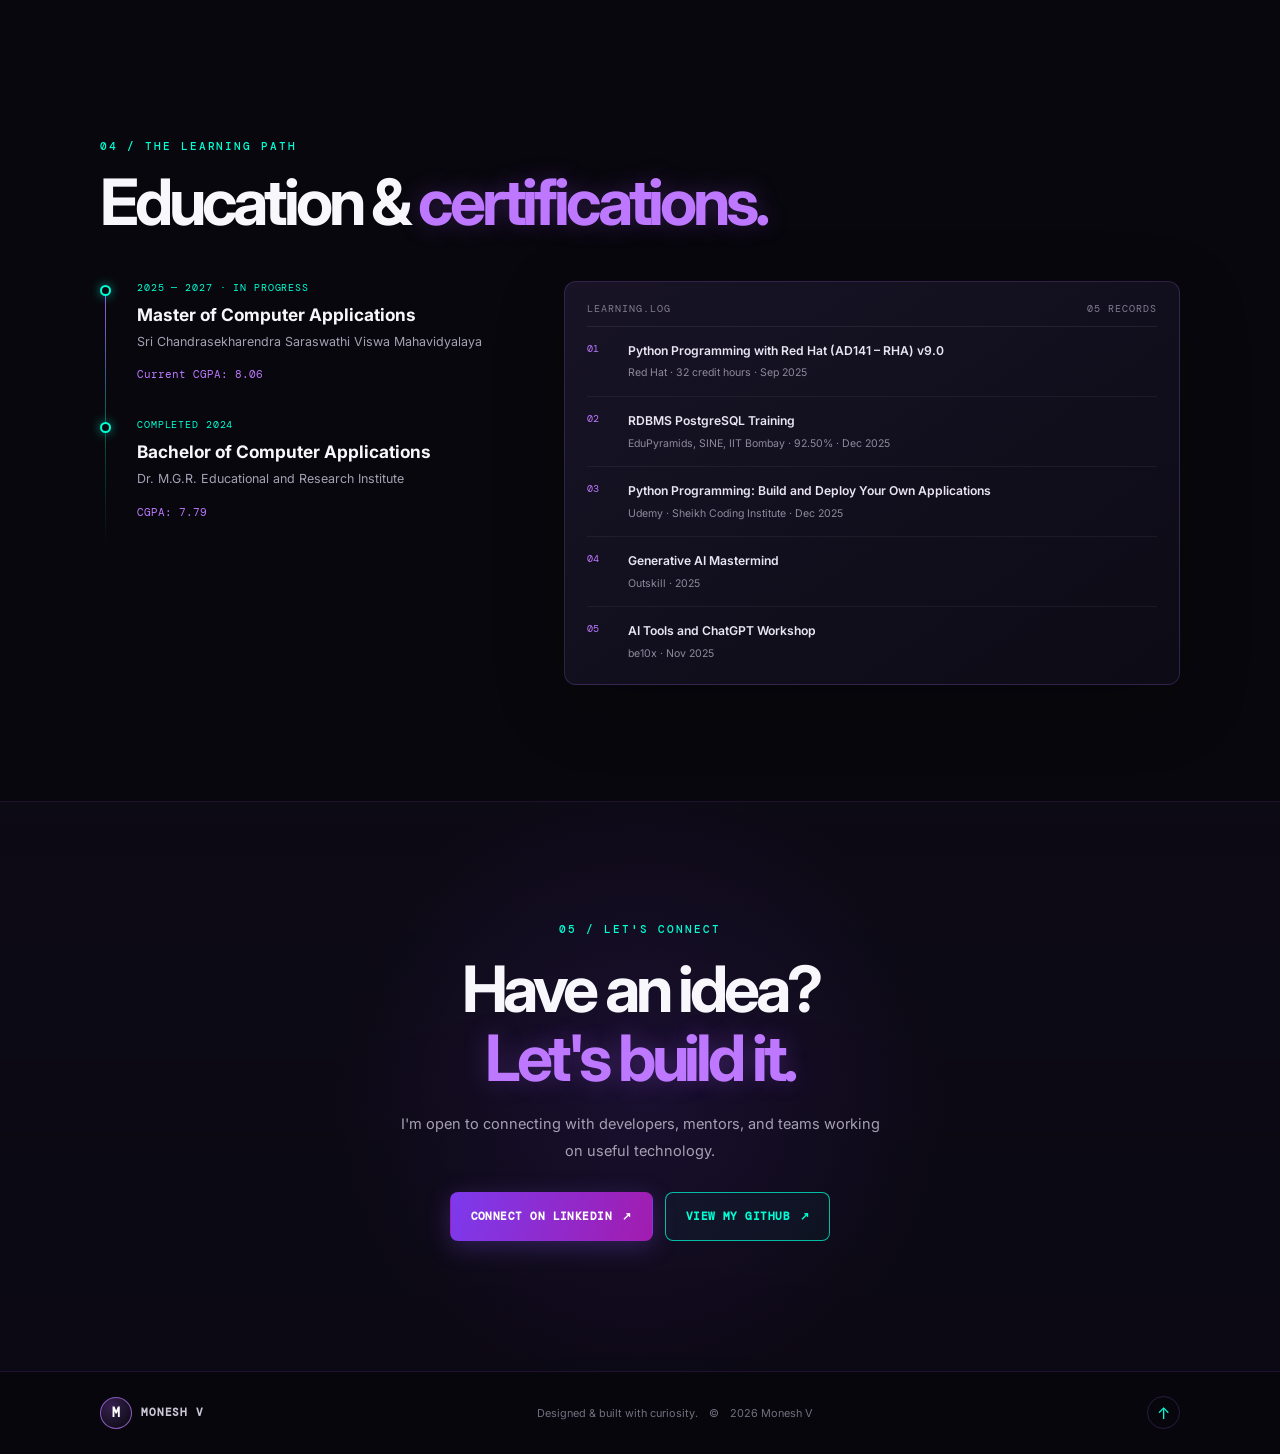
==== commit e2ca6103: "Remove remaining hero outlines" ====
--- a/index.html
+++ b/index.html
@@ -43,8 +43,6 @@
     <main id="main">
       <section class="hero section-anchor" id="home" aria-labelledby="hero-title">
         <div class="hero-photo-backdrop" aria-hidden="true"></div>
-        <div class="hero-orbit hero-orbit-one" aria-hidden="true"></div>
-        <div class="hero-orbit hero-orbit-two" aria-hidden="true"></div>
         <div class="hero-content">
           <div class="availability"><span class="status-dot"></span> OPEN TO LEARNING & COLLABORATION</div>
           <div class="avatar-wrap reveal" aria-hidden="true"></div>
--- a/style.css
+++ b/style.css
@@ -72,9 +72,6 @@
 .scroll-cue { position: absolute; top: calc(100% + 30px); left: 50%; display: flex; align-items: center; gap: 9px; color: #777285; white-space: nowrap; font: .58rem var(--mono); letter-spacing: .14em; transform: translateX(-50%); }
 .scroll-cue span { width: 10px; height: 16px; border: 1px solid var(--purple); border-radius: 8px; position: relative; }
 .scroll-cue span::after { content: ""; position: absolute; top: 3px; left: 4px; width: 2px; height: 3px; border-radius: 2px; background: var(--cyan); animation: scroll-dot 1.3s ease-in-out infinite; }
-.hero-orbit { position: absolute; border: 1px solid rgba(168, 85, 247, .08); border-radius: 50%; pointer-events: none; }
-.hero-orbit-one { width: min(70vw, 720px); aspect-ratio: 1; }
-.hero-orbit-two { width: min(88vw, 980px); aspect-ratio: 1; border-color: rgba(0, 255, 213, .035); }
 .hero-grid { position: absolute; z-index: -1; inset: 55% 0 0; opacity: .13; background-image: linear-gradient(rgba(168,85,247,.24) 1px, transparent 1px), linear-gradient(90deg, rgba(168,85,247,.24) 1px, transparent 1px); background-size: 54px 54px; mask-image: linear-gradient(transparent, black); }
 
 .section { padding-top: 116px; padding-bottom: 116px; }
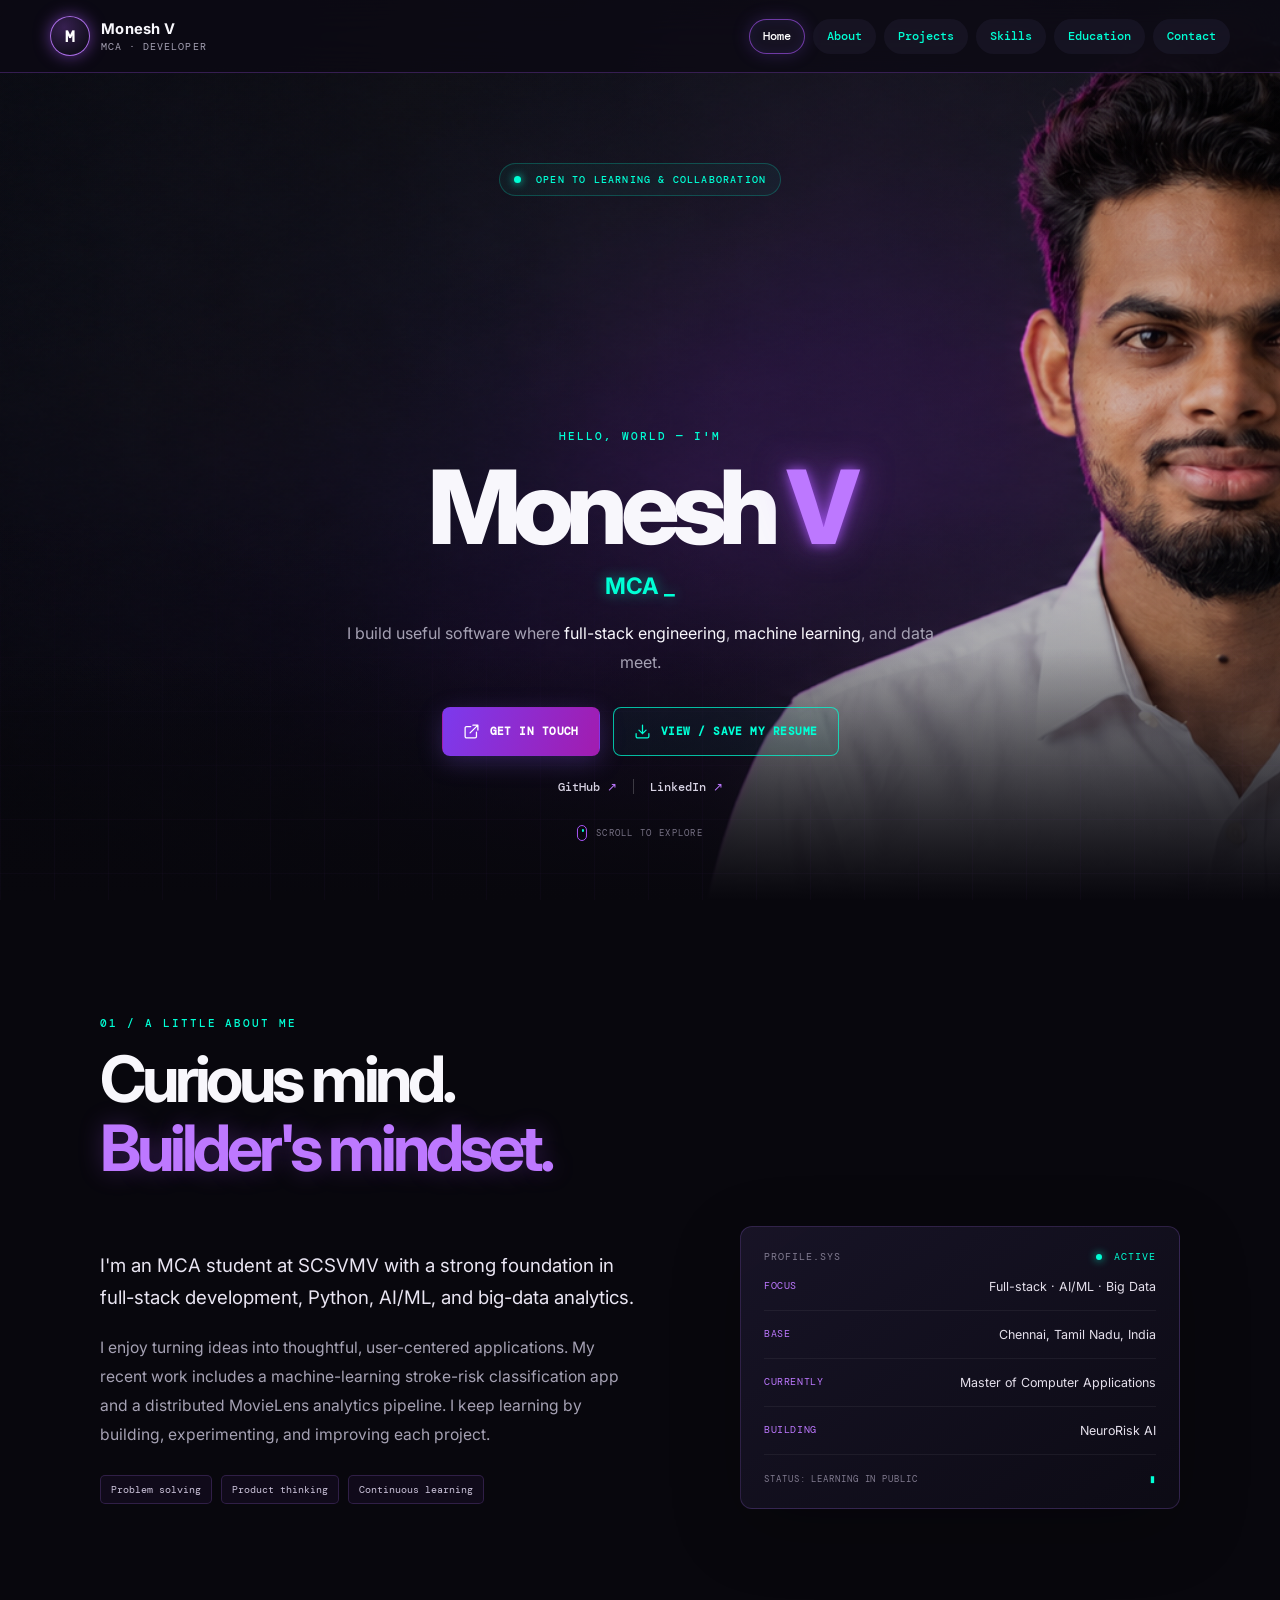
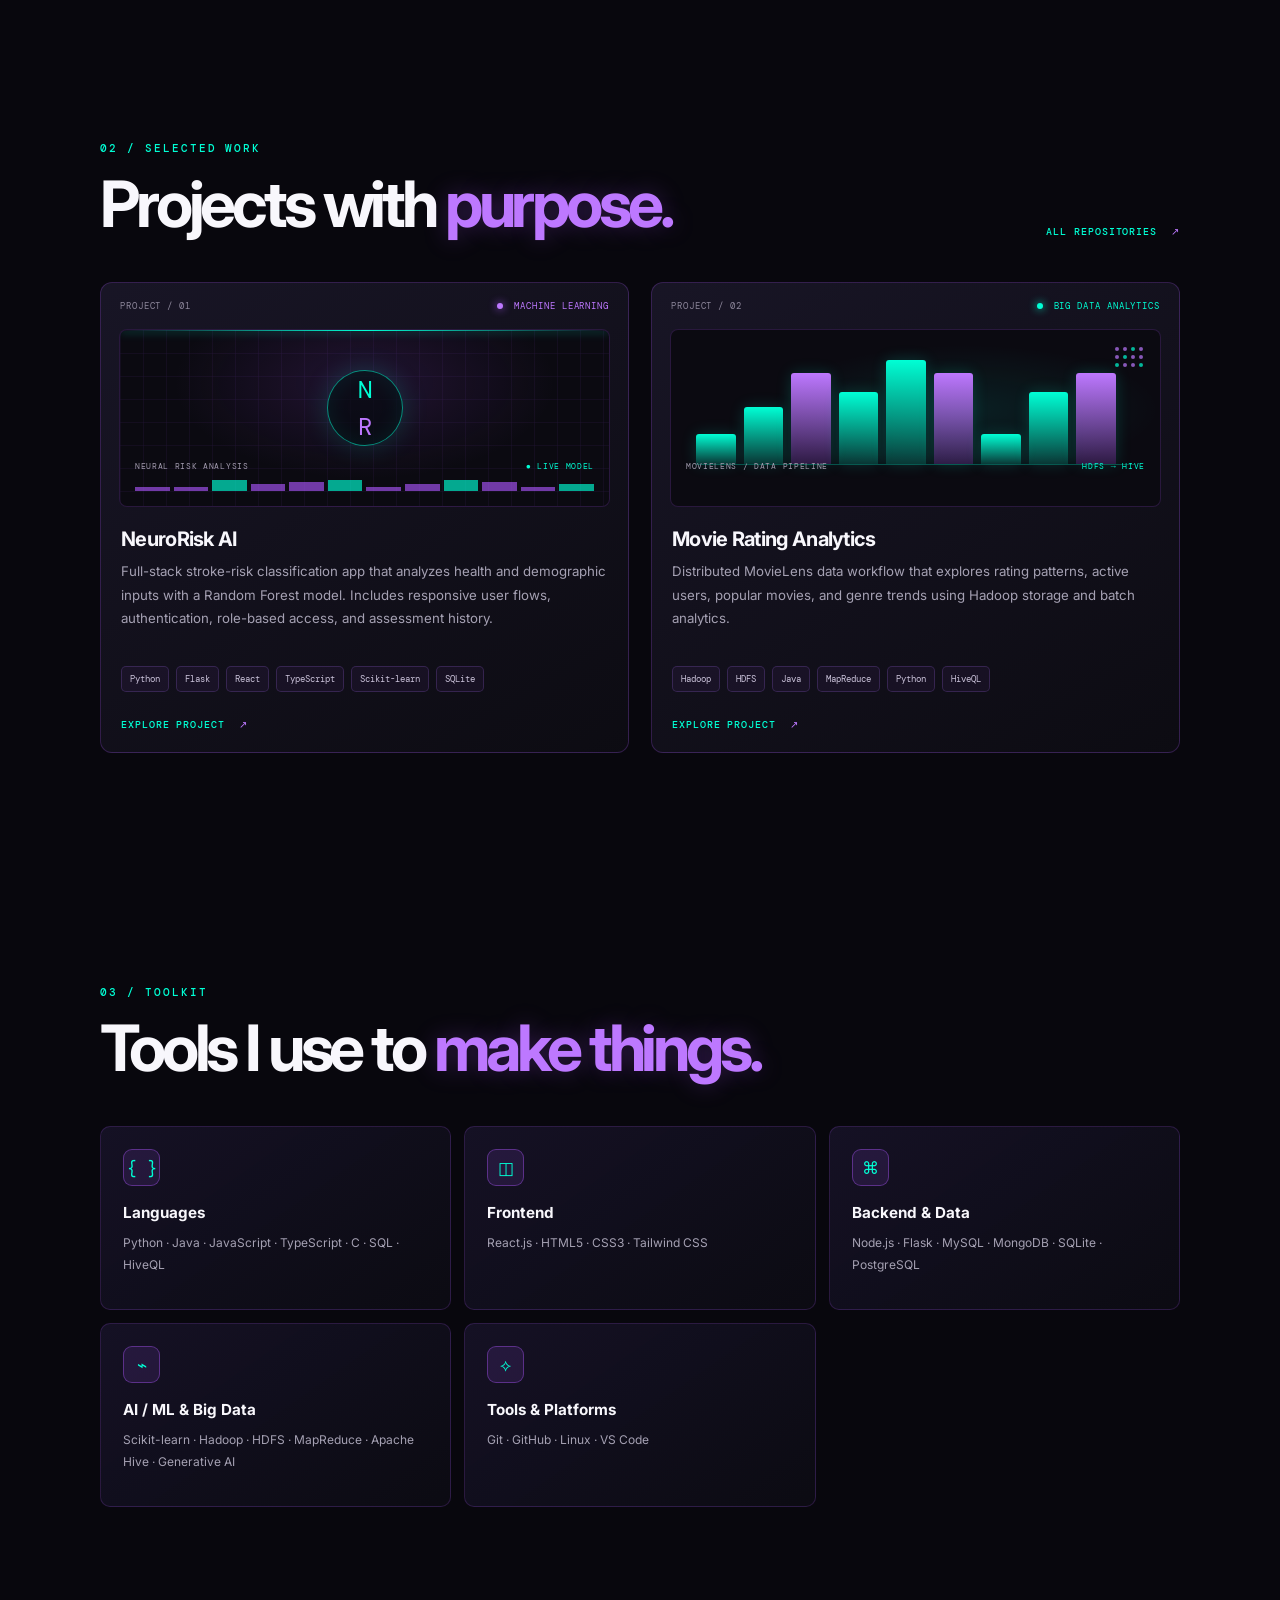
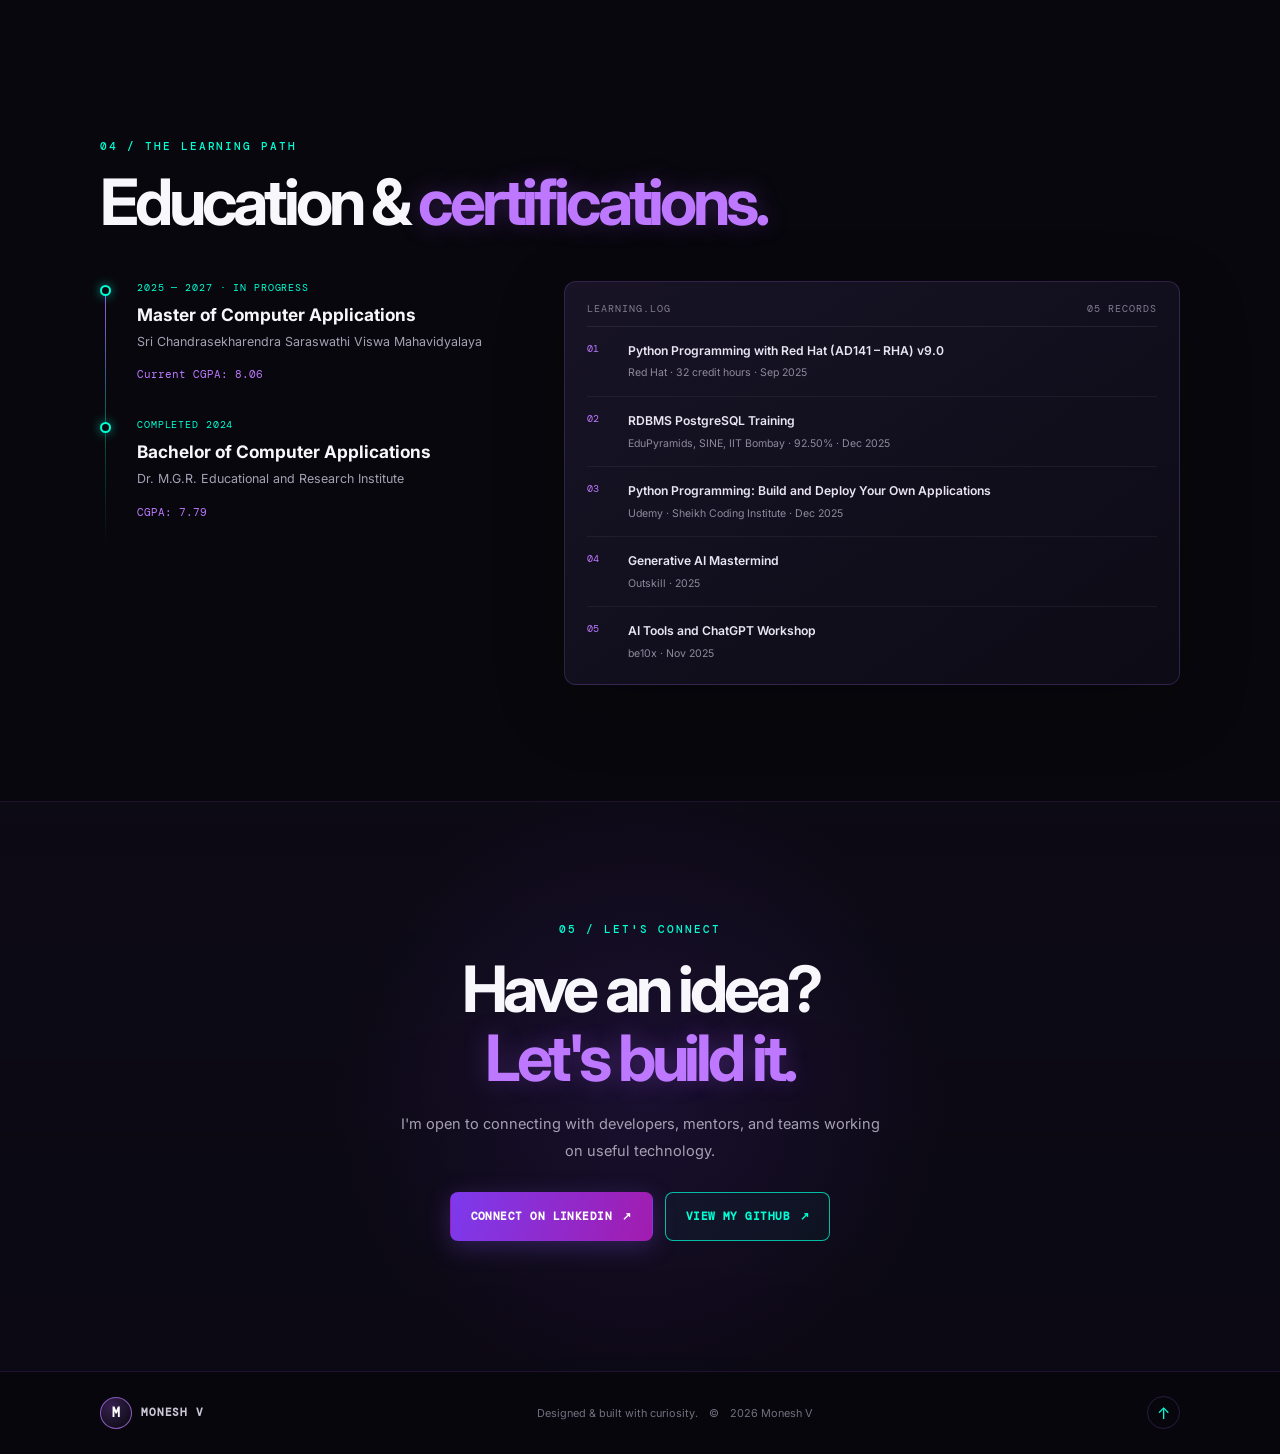
==== commit 5612002a: "Refresh hero cover stylesheet cache" ====
--- a/index.html
+++ b/index.html
@@ -13,7 +13,7 @@
     <link rel="preconnect" href="https://fonts.googleapis.com" />
     <link rel="preconnect" href="https://fonts.gstatic.com" crossorigin />
     <link href="https://fonts.googleapis.com/css2?family=DM+Mono:wght@400;500&family=Inter:wght@400;500;600;700;800&display=swap" rel="stylesheet" />
-    <link rel="stylesheet" href="style.css" />
+    <link rel="stylesheet" href="style.css?v=hero-cover-20261031" />
     <script src="script.js" defer></script>
   </head>
   <body>
--- a/style.css
+++ b/style.css
@@ -44,7 +44,7 @@
 .menu-toggle { display: none; }
 
 .hero { position: relative; min-height: max(760px, 100svh); padding: 120px 24px 62px; display: grid; place-items: center; overflow: hidden; isolation: isolate; background: radial-gradient(ellipse at 50% 47%, rgba(60, 25, 94, .22), transparent 47%), linear-gradient(180deg, #08070d 0%, #060509 100%); }
-.hero-photo-backdrop { position: absolute; z-index: -2; inset: 0; pointer-events: none; background-image: linear-gradient(90deg, rgba(8,7,13,.92) 0%, rgba(8,7,13,.76) 38%, rgba(8,7,13,.46) 75%, rgba(8,7,13,.62) 100%), linear-gradient(0deg, rgba(8,7,13,.72) 0%, rgba(8,7,13,.08) 42%, rgba(8,7,13,.55) 100%), url("profile-photo.jpeg"); background-position: center, center, right 22%; background-size: cover, cover, auto 112%; background-repeat: no-repeat; opacity: .9; }
+.hero-photo-backdrop { position: absolute; z-index: -2; inset: 0; pointer-events: none; background-image: linear-gradient(90deg, rgba(8,7,13,.08), rgba(8,7,13,.16)), linear-gradient(0deg, rgba(8,7,13,.55) 0%, transparent 45%, rgba(8,7,13,.12) 100%), url("hero-cover.png"); background-position: center, center, center; background-size: cover, cover, cover; background-repeat: no-repeat; opacity: .98; }
 .hero::before { content: ""; position: absolute; inset: auto 0 0; z-index: -1; height: 28%; background: linear-gradient(transparent, var(--bg)); }
 .hero-content { position: relative; z-index: 2; width: min(780px, 100%); margin: auto; text-align: center; }
 .availability { width: fit-content; margin: 0 auto 27px; padding: 9px 14px; border: 1px solid rgba(0, 255, 213, .22); border-radius: 99px; color: var(--cyan); background: rgba(0, 255, 213, .045); font: 500 .62rem var(--mono); letter-spacing: .12em; }
@@ -208,7 +208,7 @@
   .hero { min-height: max(700px, 100svh); padding: 96px 20px 66px; }
   .availability { margin-bottom: 24px; font-size: .55rem; letter-spacing: .09em; }
   .avatar-wrap { width: 156px; height: 156px; margin-bottom: 21px; }
-  .hero-photo-backdrop { background-image: linear-gradient(90deg, rgba(8,7,13,.76) 0%, rgba(8,7,13,.45) 38%, rgba(8,7,13,.18) 75%, rgba(8,7,13,.3) 100%), linear-gradient(0deg, rgba(8,7,13,.55) 0%, rgba(8,7,13,.03) 42%, rgba(8,7,13,.25) 100%), url("profile-photo.jpeg"); background-position: center, center, center 18%; background-size: cover, cover, auto 96%; opacity: .92; }
+  .hero-photo-backdrop { background-image: linear-gradient(90deg, rgba(8,7,13,.16), rgba(8,7,13,.18)), linear-gradient(0deg, rgba(8,7,13,.48) 0%, transparent 45%, rgba(8,7,13,.12) 100%), url("hero-cover.png"); background-position: center, center, 75% center; background-size: cover, cover, auto 100%; opacity: 1; }
   .hero-description { max-width: 430px; font-size: .9rem; }
   .hero-actions { width: min(100%, 400px); flex-direction: column; gap: 11px; margin-top: 24px; }
   .button { width: 100%; min-height: 50px; }
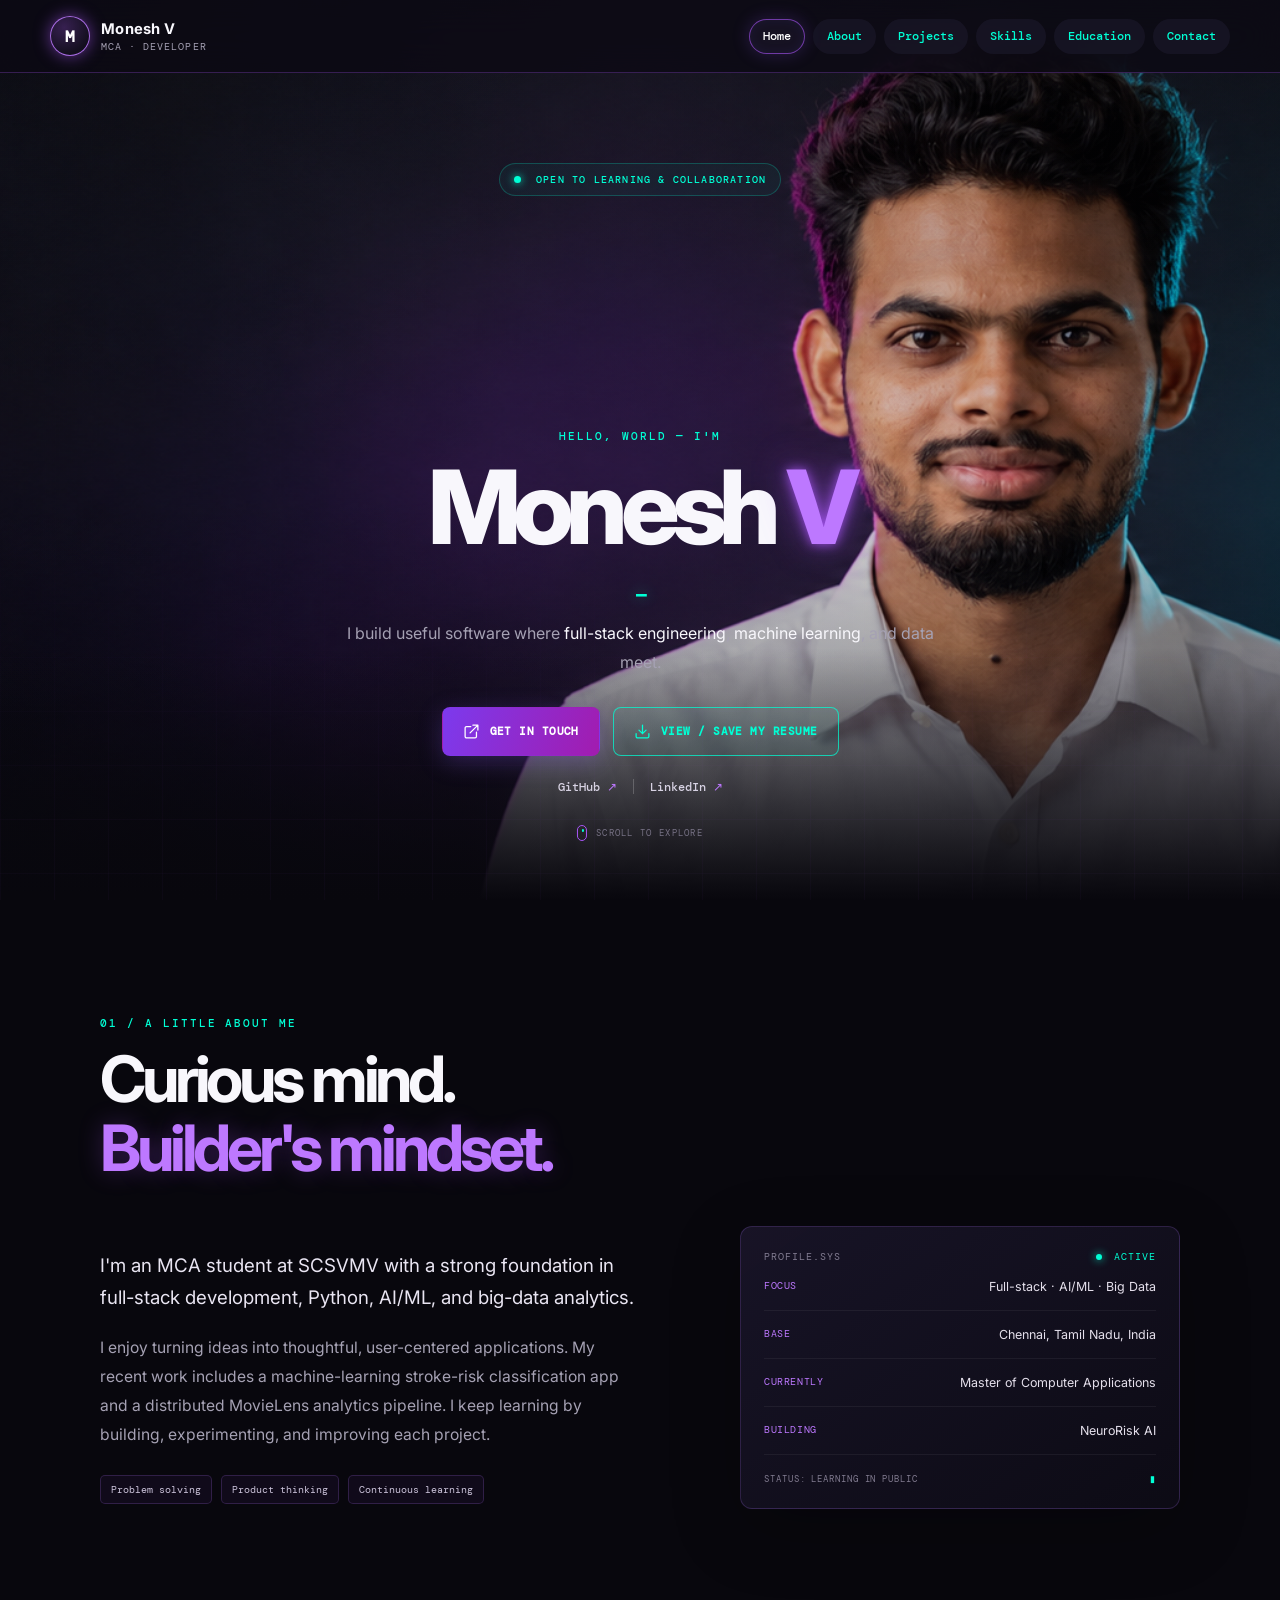
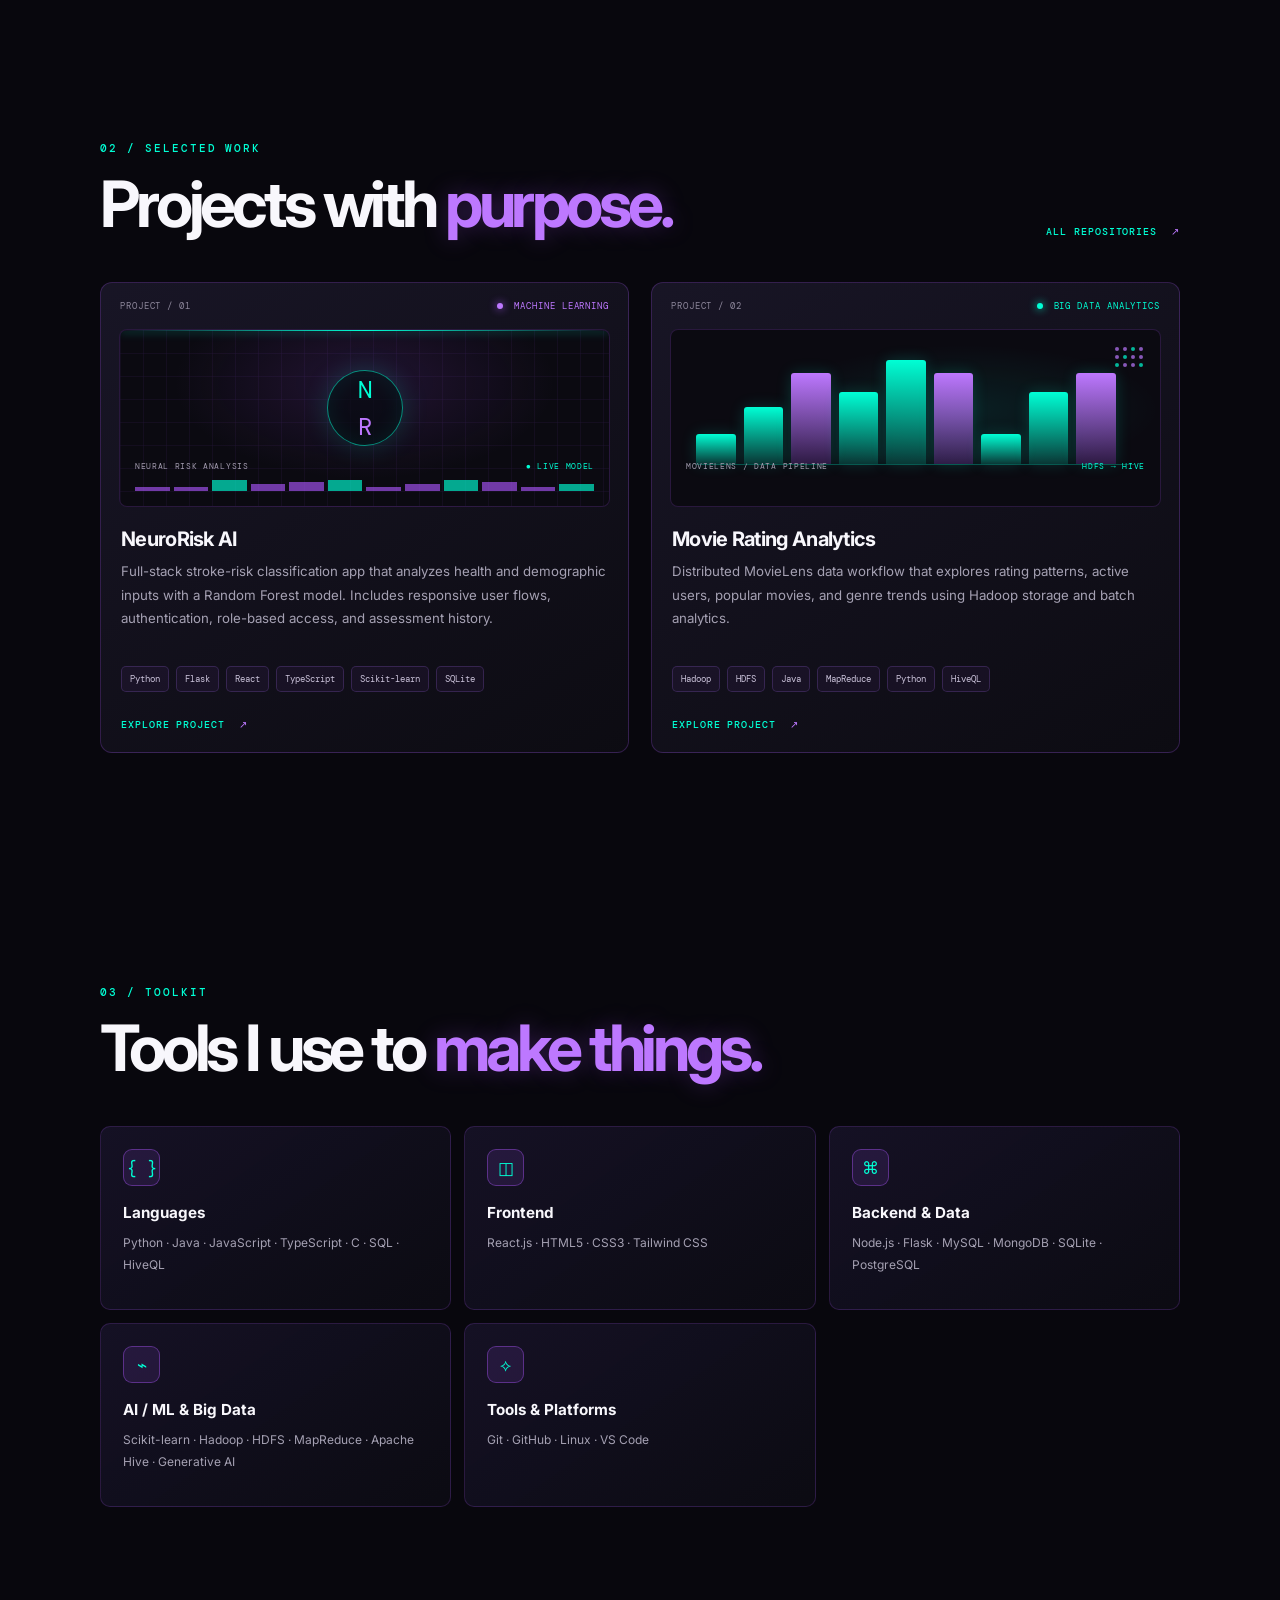
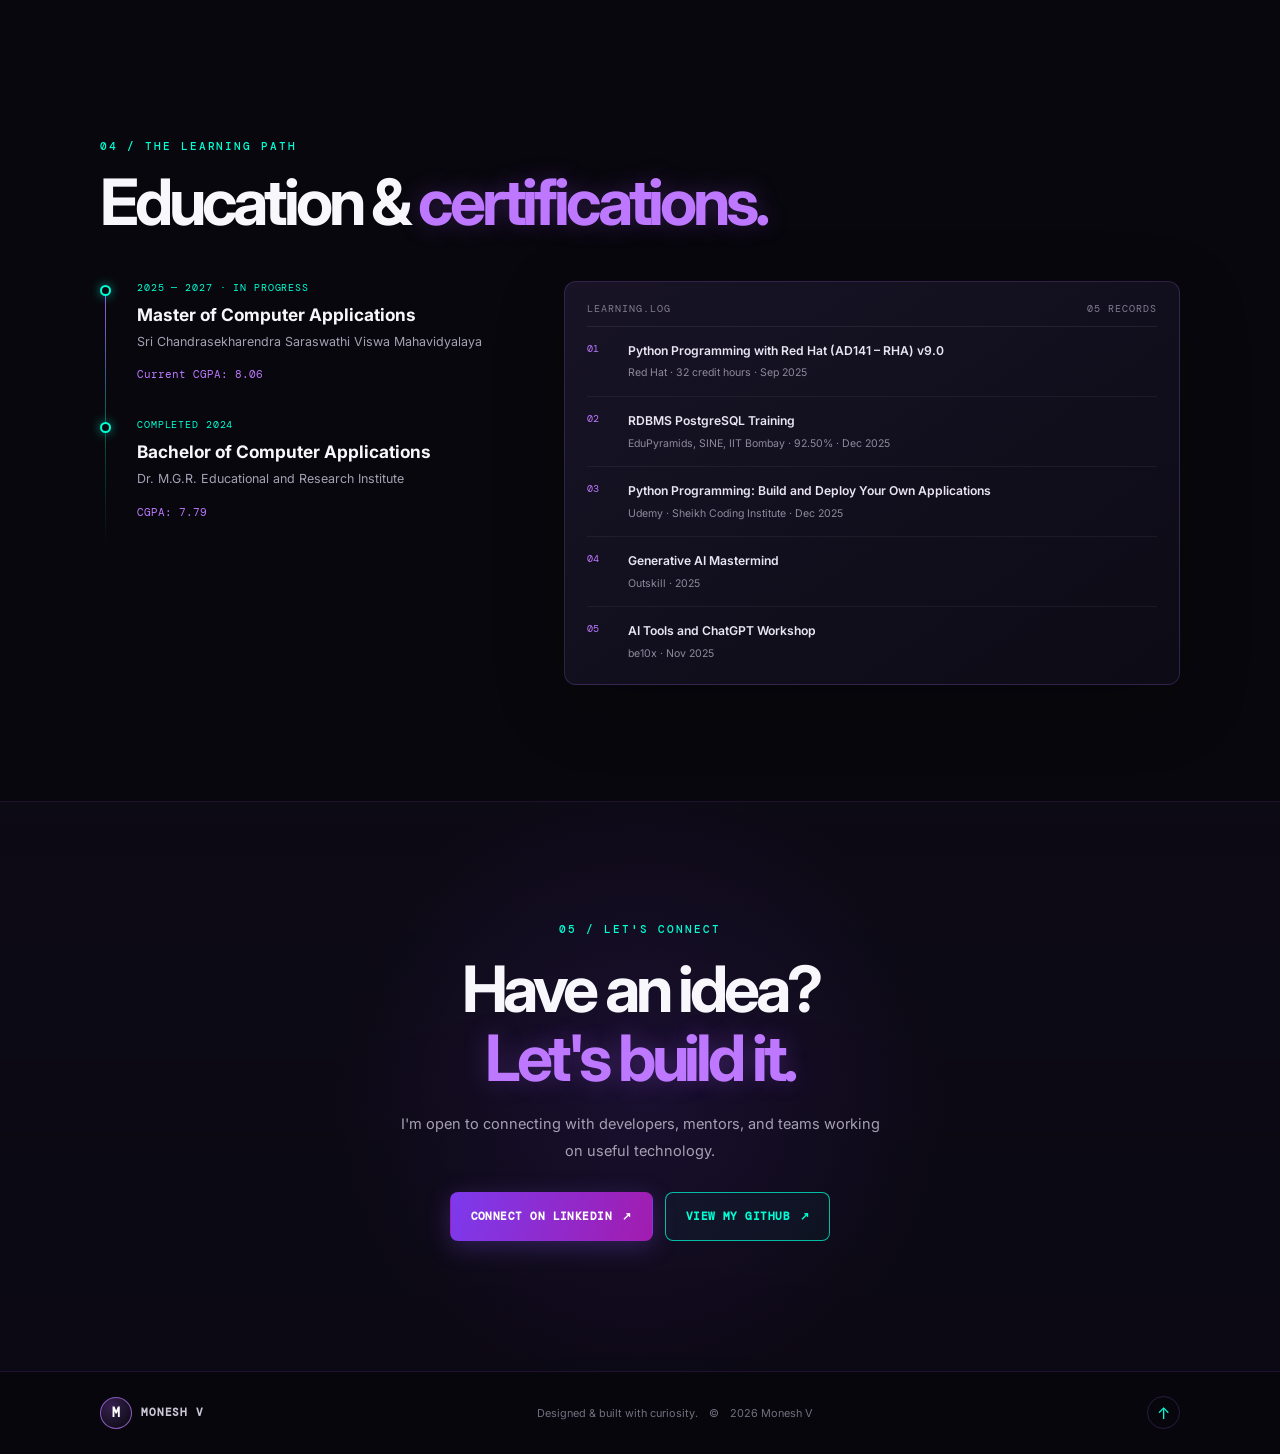
==== commit fe740ebc: "Center portrait within full-width hero cover" ====
--- a/index.html
+++ b/index.html
@@ -13,7 +13,7 @@
     <link rel="preconnect" href="https://fonts.googleapis.com" />
     <link rel="preconnect" href="https://fonts.gstatic.com" crossorigin />
     <link href="https://fonts.googleapis.com/css2?family=DM+Mono:wght@400;500&family=Inter:wght@400;500;600;700;800&display=swap" rel="stylesheet" />
-    <link rel="stylesheet" href="style.css?v=hero-cover-20261031" />
+    <link rel="stylesheet" href="style.css?v=hero-cover-20261031c" />
     <script src="script.js" defer></script>
   </head>
   <body>
--- a/style.css
+++ b/style.css
@@ -44,7 +44,7 @@
 .menu-toggle { display: none; }
 
 .hero { position: relative; min-height: max(760px, 100svh); padding: 120px 24px 62px; display: grid; place-items: center; overflow: hidden; isolation: isolate; background: radial-gradient(ellipse at 50% 47%, rgba(60, 25, 94, .22), transparent 47%), linear-gradient(180deg, #08070d 0%, #060509 100%); }
-.hero-photo-backdrop { position: absolute; z-index: -2; inset: 0; pointer-events: none; background-image: linear-gradient(90deg, rgba(8,7,13,.08), rgba(8,7,13,.16)), linear-gradient(0deg, rgba(8,7,13,.55) 0%, transparent 45%, rgba(8,7,13,.12) 100%), url("hero-cover.png"); background-position: center, center, center; background-size: cover, cover, cover; background-repeat: no-repeat; opacity: .98; }
+.hero-photo-backdrop { position: absolute; z-index: -2; inset: 0; pointer-events: none; background-image: linear-gradient(90deg, rgba(8,7,13,.08), rgba(8,7,13,.16)), linear-gradient(0deg, rgba(8,7,13,.55) 0%, transparent 45%, rgba(8,7,13,.12) 100%), url("hero-cover.png"); background-position: center, center, 66% center; background-size: cover, cover, cover; background-repeat: no-repeat; opacity: .98; }
 .hero::before { content: ""; position: absolute; inset: auto 0 0; z-index: -1; height: 28%; background: linear-gradient(transparent, var(--bg)); }
 .hero-content { position: relative; z-index: 2; width: min(780px, 100%); margin: auto; text-align: center; }
 .availability { width: fit-content; margin: 0 auto 27px; padding: 9px 14px; border: 1px solid rgba(0, 255, 213, .22); border-radius: 99px; color: var(--cyan); background: rgba(0, 255, 213, .045); font: 500 .62rem var(--mono); letter-spacing: .12em; }
@@ -208,7 +208,7 @@
   .hero { min-height: max(700px, 100svh); padding: 96px 20px 66px; }
   .availability { margin-bottom: 24px; font-size: .55rem; letter-spacing: .09em; }
   .avatar-wrap { width: 156px; height: 156px; margin-bottom: 21px; }
-  .hero-photo-backdrop { background-image: linear-gradient(90deg, rgba(8,7,13,.16), rgba(8,7,13,.18)), linear-gradient(0deg, rgba(8,7,13,.48) 0%, transparent 45%, rgba(8,7,13,.12) 100%), url("hero-cover.png"); background-position: center, center, 75% center; background-size: cover, cover, auto 100%; opacity: 1; }
+  .hero-photo-backdrop { background-image: linear-gradient(90deg, rgba(8,7,13,.45), rgba(8,7,13,.2)), linear-gradient(0deg, rgba(8,7,13,.5) 0%, transparent 45%, rgba(8,7,13,.22) 100%), url("profile-photo.jpeg"); background-position: center, center, center 18%; background-size: cover, cover, auto 100%; opacity: .98; }
   .hero-description { max-width: 430px; font-size: .9rem; }
   .hero-actions { width: min(100%, 400px); flex-direction: column; gap: 11px; margin-top: 24px; }
   .button { width: 100%; min-height: 50px; }
